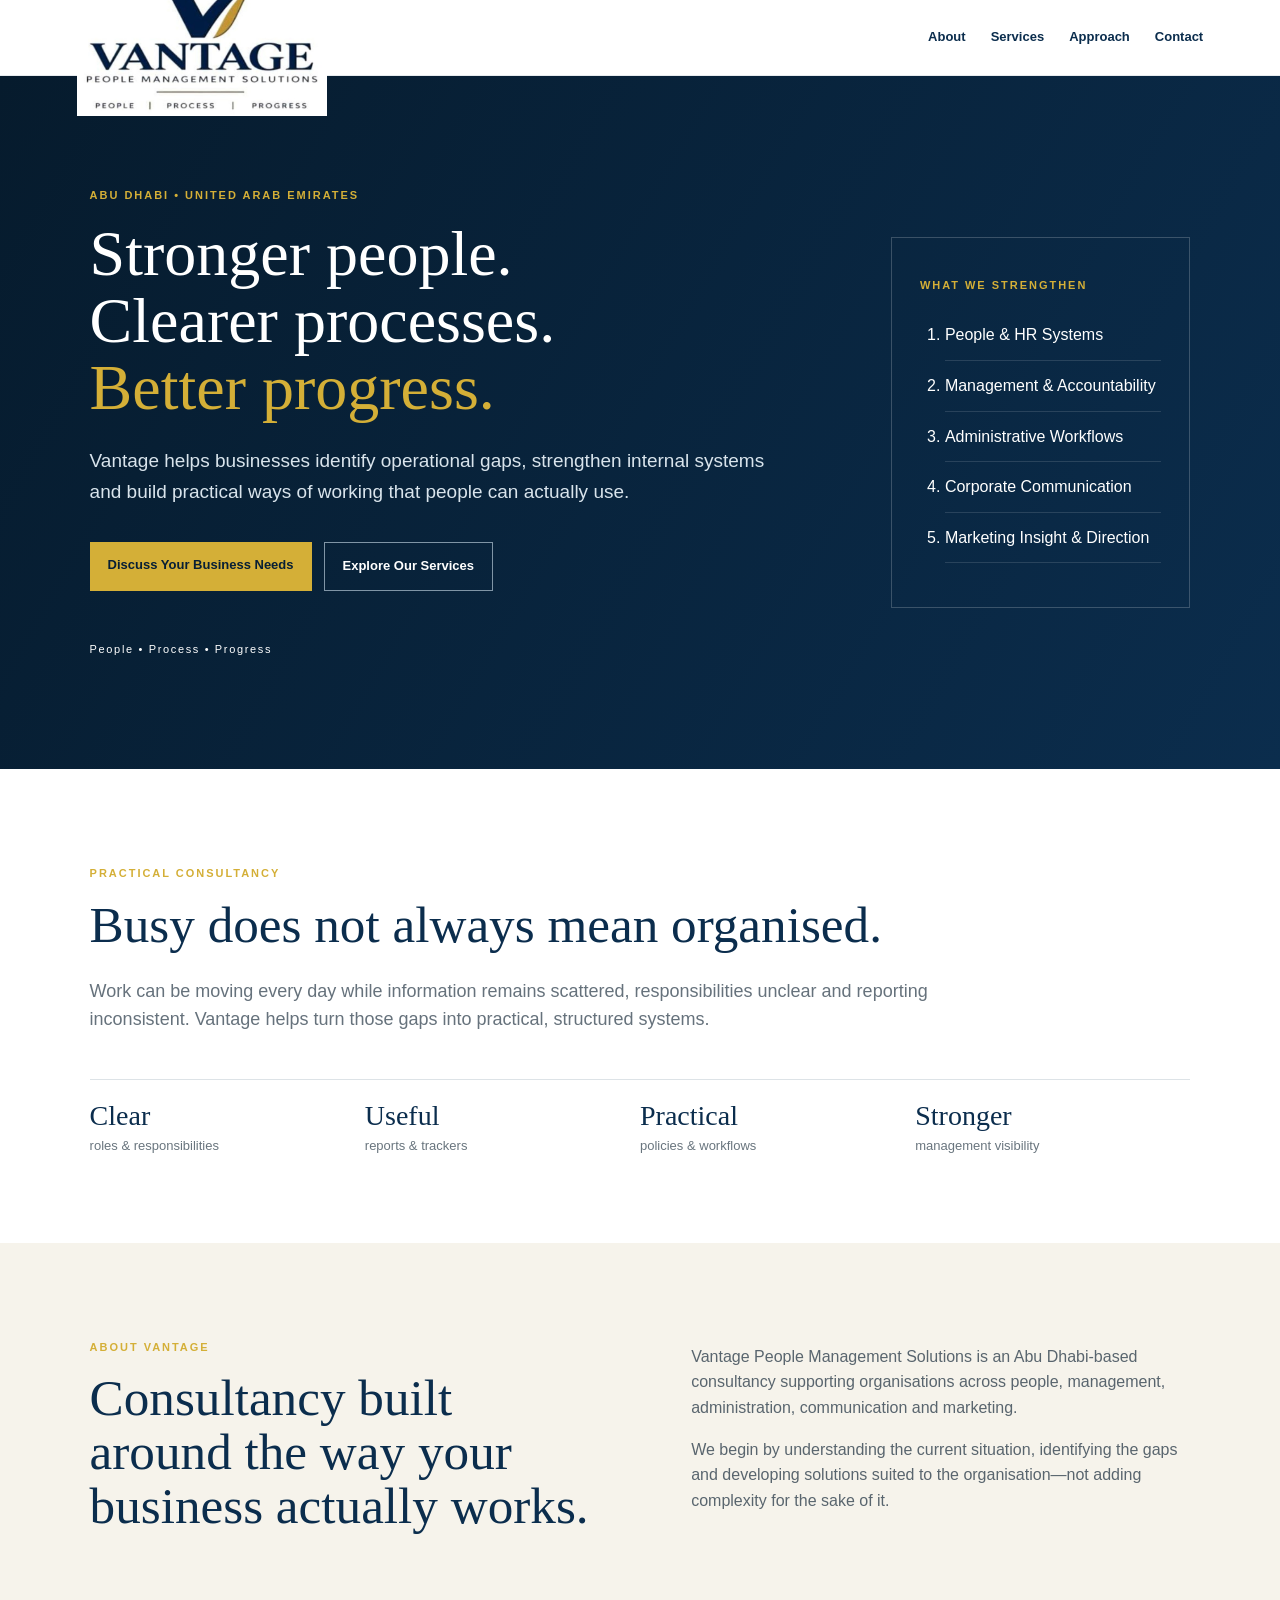
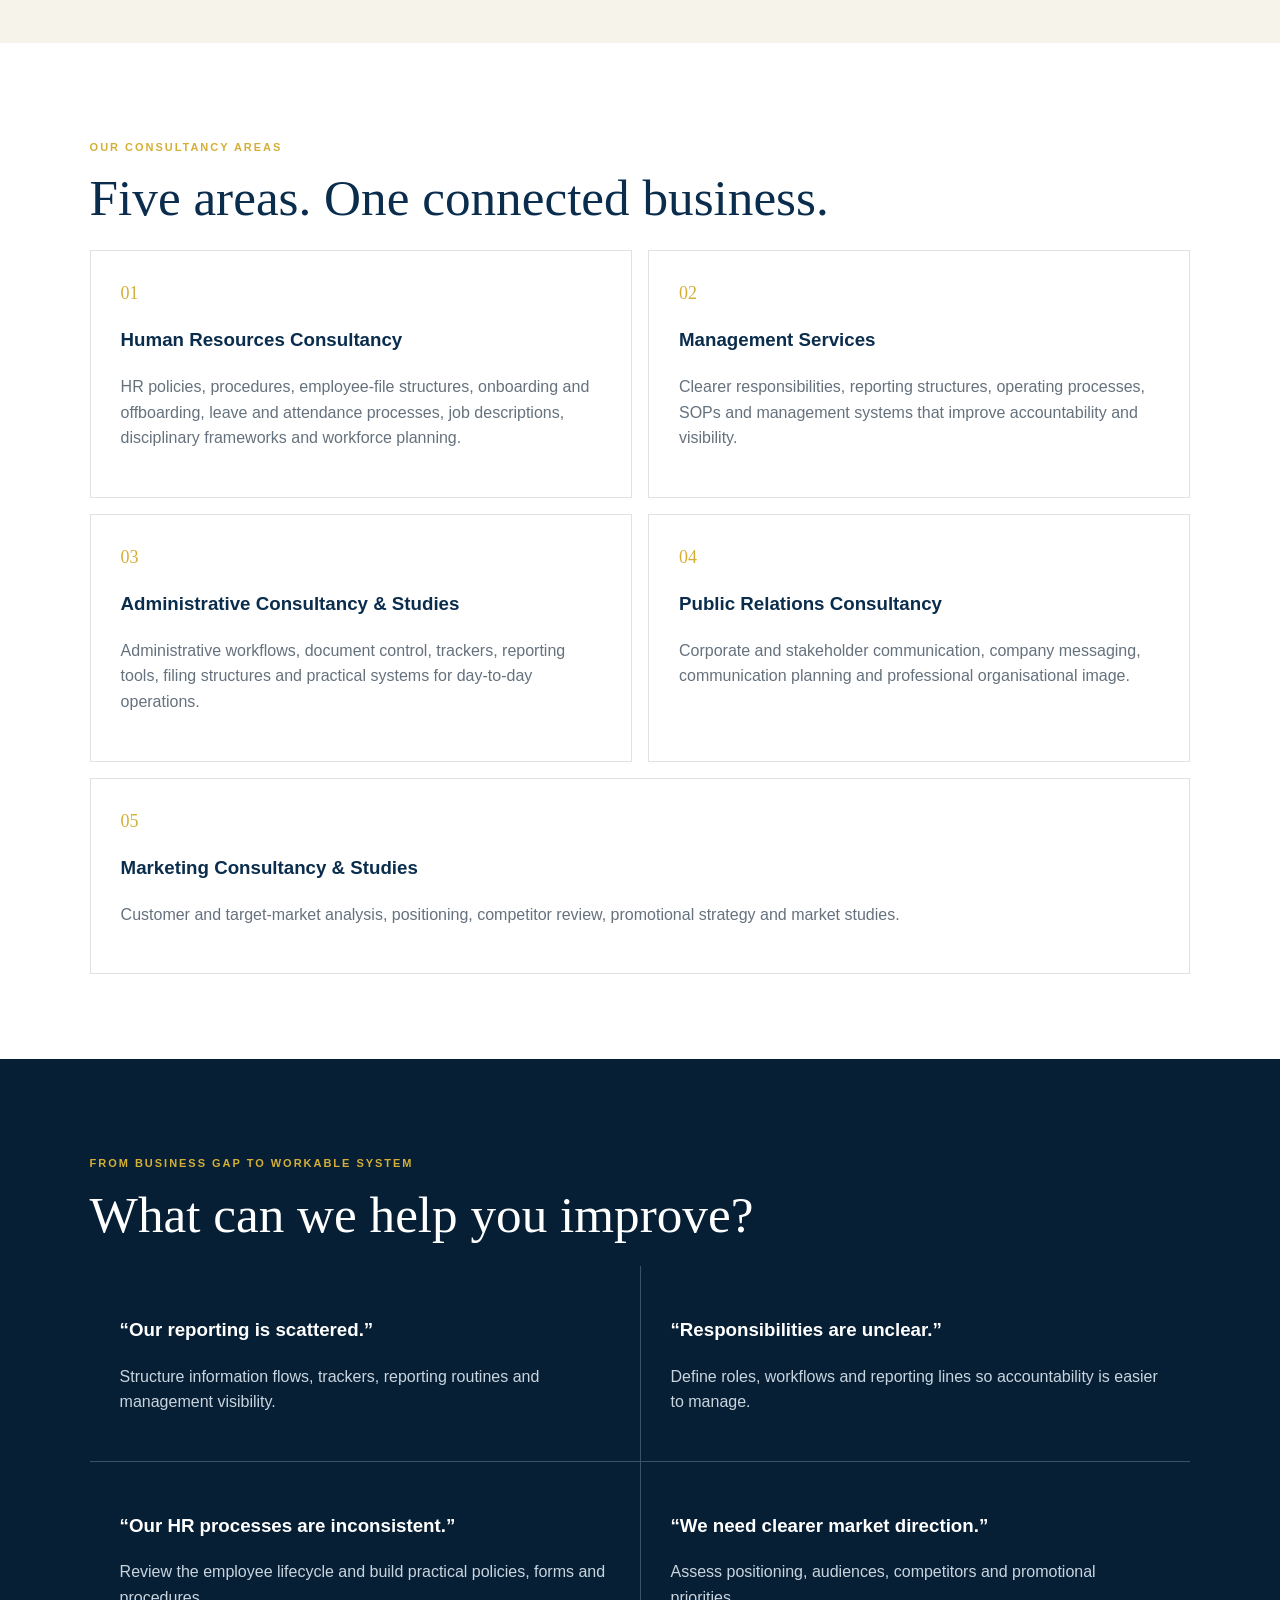
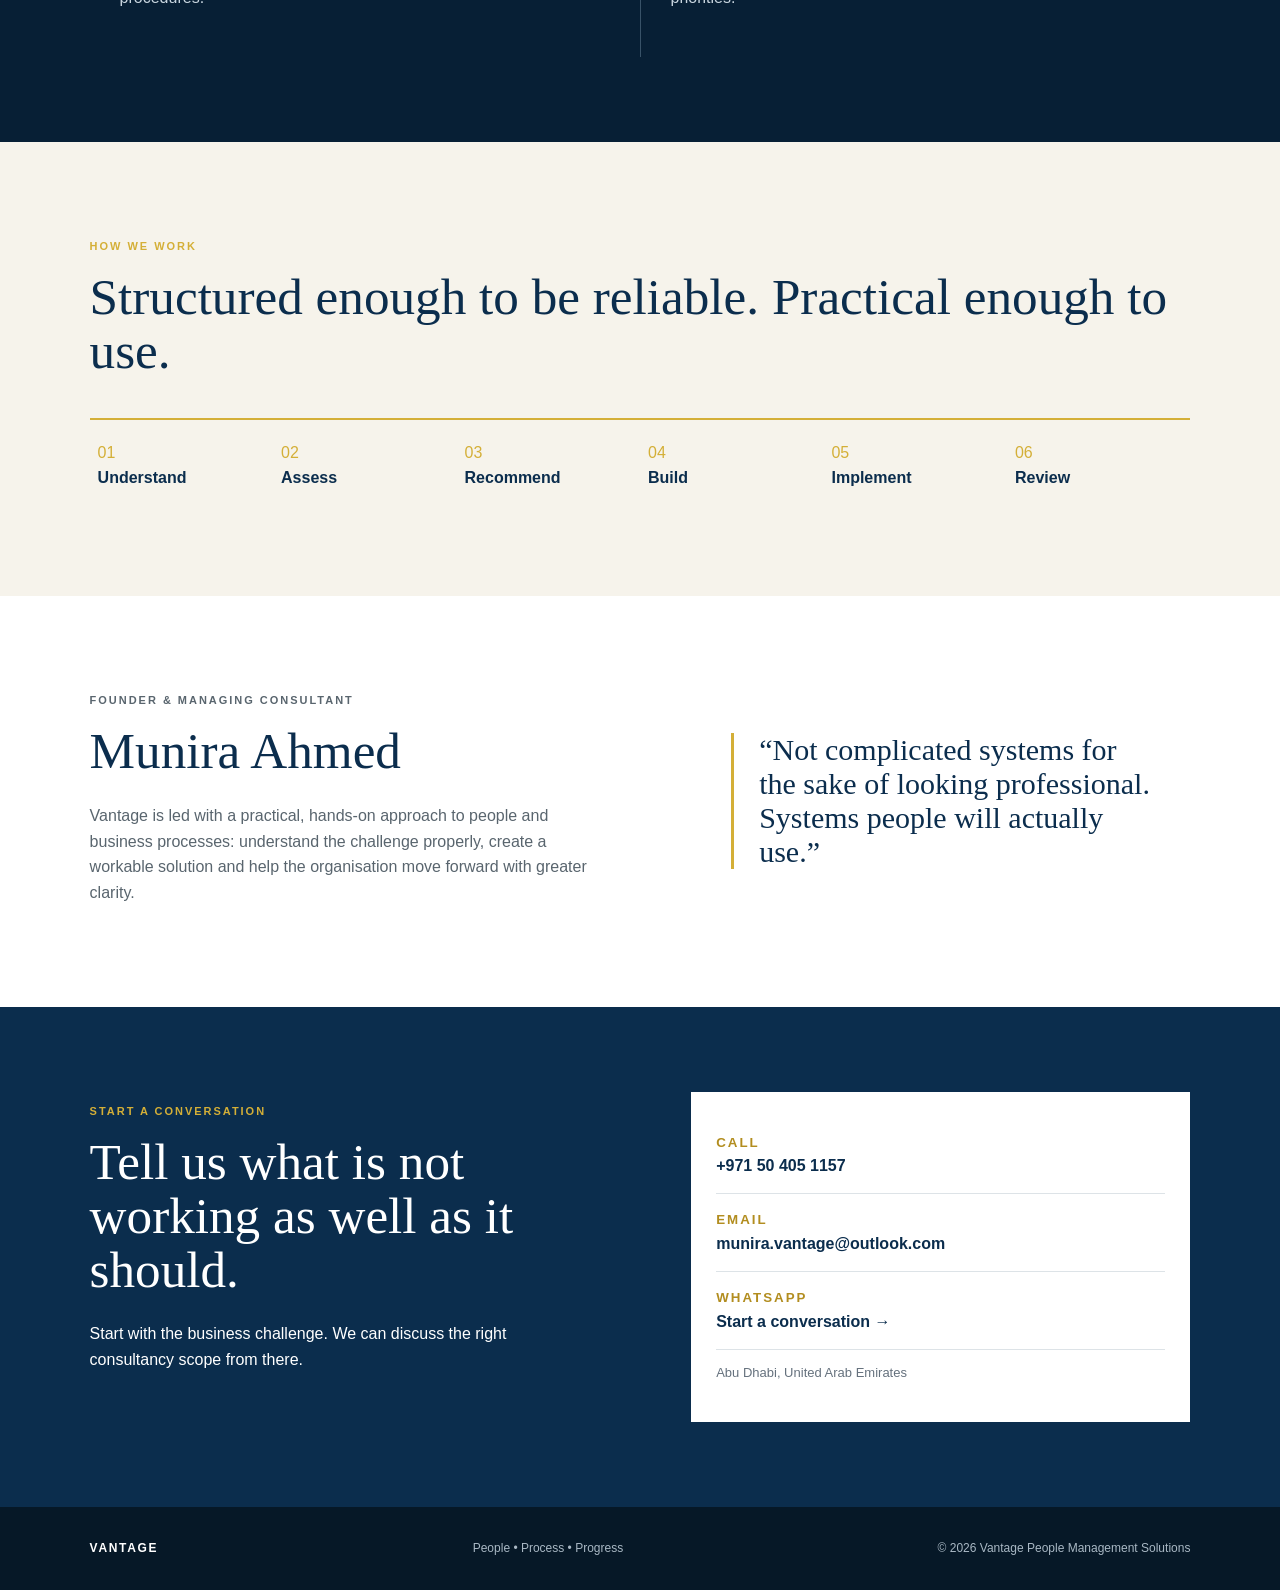
==== index.html @ 4bdbc26d "Add files via upload" ====
<!doctype html><html lang="en"><head><meta charset="utf-8"><meta name="viewport" content="width=device-width,initial-scale=1"><title>Vantage People Management Solutions | Abu Dhabi</title><meta name="description" content="Practical consultancy across human resources, management, administrative systems, public relations and marketing in Abu Dhabi, UAE."><link rel="stylesheet" href="styles.css"></head><body>
<header><a class="brand" href="#home" aria-label="Vantage People Management Solutions home"><img class="brand-logo" src="logo.png" alt="Vantage People Management Solutions — People Process Progress"></a><button id="menu">☰</button><nav><a href="#about">About</a><a href="#services">Services</a><a href="#approach">Approach</a><a href="#contact">Contact</a></nav></header>
<main>
<section id="home" class="hero"><div><p class="eyebrow">ABU DHABI • UNITED ARAB EMIRATES</p><h1>Stronger people.<br>Clearer processes.<br><em>Better progress.</em></h1><p class="lead">Vantage helps businesses identify operational gaps, strengthen internal systems and build practical ways of working that people can actually use.</p><div class="buttons"><a class="primary" href="#contact">Discuss Your Business Needs</a><a class="secondary" href="#services">Explore Our Services</a></div><p class="motto">People • Process • Progress</p></div><aside><p class="eyebrow">WHAT WE STRENGTHEN</p><ol><li>People & HR Systems</li><li>Management & Accountability</li><li>Administrative Workflows</li><li>Corporate Communication</li><li>Marketing Insight & Direction</li></ol></aside></section>
<section class="intro"><p class="eyebrow">PRACTICAL CONSULTANCY</p><h2>Busy does not always mean organised.</h2><p>Work can be moving every day while information remains scattered, responsibilities unclear and reporting inconsistent. Vantage helps turn those gaps into practical, structured systems.</p><div class="four"><div><b>Clear</b><span>roles & responsibilities</span></div><div><b>Useful</b><span>reports & trackers</span></div><div><b>Practical</b><span>policies & workflows</span></div><div><b>Stronger</b><span>management visibility</span></div></div></section>
<section id="about" class="about"><div><p class="eyebrow">ABOUT VANTAGE</p><h2>Consultancy built around the way your business actually works.</h2></div><div><p>Vantage People Management Solutions is an Abu Dhabi-based consultancy supporting organisations across people, management, administration, communication and marketing.</p><p>We begin by understanding the current situation, identifying the gaps and developing solutions suited to the organisation—not adding complexity for the sake of it.</p></div></section>
<section id="services" class="services"><p class="eyebrow">OUR CONSULTANCY AREAS</p><h2>Five areas. One connected business.</h2><div class="cards">
<article><i>01</i><h3>Human Resources Consultancy</h3><p>HR policies, procedures, employee-file structures, onboarding and offboarding, leave and attendance processes, job descriptions, disciplinary frameworks and workforce planning.</p></article>
<article><i>02</i><h3>Management Services</h3><p>Clearer responsibilities, reporting structures, operating processes, SOPs and management systems that improve accountability and visibility.</p></article>
<article><i>03</i><h3>Administrative Consultancy & Studies</h3><p>Administrative workflows, document control, trackers, reporting tools, filing structures and practical systems for day-to-day operations.</p></article>
<article><i>04</i><h3>Public Relations Consultancy</h3><p>Corporate and stakeholder communication, company messaging, communication planning and professional organisational image.</p></article>
<article><i>05</i><h3>Marketing Consultancy & Studies</h3><p>Customer and target-market analysis, positioning, competitor review, promotional strategy and market studies.</p></article></div></section>
<section class="dark"><p class="eyebrow">FROM BUSINESS GAP TO WORKABLE SYSTEM</p><h2>What can we help you improve?</h2><div class="problems"><div><h3>“Our reporting is scattered.”</h3><p>Structure information flows, trackers, reporting routines and management visibility.</p></div><div><h3>“Responsibilities are unclear.”</h3><p>Define roles, workflows and reporting lines so accountability is easier to manage.</p></div><div><h3>“Our HR processes are inconsistent.”</h3><p>Review the employee lifecycle and build practical policies, forms and procedures.</p></div><div><h3>“We need clearer market direction.”</h3><p>Assess positioning, audiences, competitors and promotional priorities.</p></div></div></section>
<section id="approach" class="approach"><p class="eyebrow">HOW WE WORK</p><h2>Structured enough to be reliable. Practical enough to use.</h2><div class="steps"><span>01<br><b>Understand</b></span><span>02<br><b>Assess</b></span><span>03<br><b>Recommend</b></span><span>04<br><b>Build</b></span><span>05<br><b>Implement</b></span><span>06<br><b>Review</b></span></div></section>
<section class="founder"><div><p class="eyebrow">FOUNDER & MANAGING CONSULTANT</p><h2>Munira Ahmed</h2><p>Vantage is led with a practical, hands-on approach to people and business processes: understand the challenge properly, create a workable solution and help the organisation move forward with greater clarity.</p></div><blockquote>“Not complicated systems for the sake of looking professional. Systems people will actually use.”</blockquote></section>
<section id="contact" class="contact"><div><p class="eyebrow">START A CONVERSATION</p><h2>Tell us what is not working as well as it should.</h2><p>Start with the business challenge. We can discuss the right consultancy scope from there.</p></div><div class="contactbox"><a href="tel:+971504051157"><small>CALL</small><b>+971 50 405 1157</b></a><a href="mailto:munira.vantage@outlook.com"><small>EMAIL</small><b>munira.vantage@outlook.com</b></a><a href="https://wa.me/971504051157?text=Hello%20Vantage%2C%20I%20would%20like%20to%20discuss%20a%20business%20consultancy%20requirement."><small>WHATSAPP</small><b>Start a conversation →</b></a><p>Abu Dhabi, United Arab Emirates</p></div></section>
</main><footer><b>VANTAGE</b><span>People • Process • Progress</span><span>© 2026 Vantage People Management Solutions</span></footer><script src="script.js"></script></body></html>
---- styles.css ----
*{box-sizing:border-box}html{scroll-behavior:smooth}body{margin:0;font:16px Arial,sans-serif;color:#17212b;line-height:1.6}header{height:76px;padding:0 6vw;display:flex;align-items:center;justify-content:space-between;position:sticky;top:0;background:#fffffff5;z-index:5;border-bottom:1px solid #e7ebee}.brand{display:flex;align-items:center;gap:11px;text-decoration:none;color:#0B2D4D}.mark{width:38px;height:38px;border:2px solid #0B2D4D;border-radius:50%;display:grid;place-items:center;color:#D4AF37;font:700 22px Georgia}.brand b{display:block;letter-spacing:.14em}.brand small{display:block;font-size:9px;letter-spacing:.08em}nav{display:flex;gap:25px}nav a{color:#0B2D4D;text-decoration:none;font-weight:bold;font-size:13px}#menu{display:none;border:0;background:none;font-size:24px}.hero{min-height:680px;background:linear-gradient(120deg,#061b2d,#0B2D4D);color:white;padding:100px 7vw;display:grid;grid-template-columns:1.4fr .6fr;gap:8vw;align-items:center}.eyebrow{font-size:11px;font-weight:bold;letter-spacing:.18em;color:#D4AF37}.hero h1,h2{font:400 clamp(36px,5vw,70px)/1.05 Georgia,serif;margin:15px 0 25px}.hero h1 em{color:#D4AF37;font-style:normal}.lead{max-width:720px;color:#d9e4ec;font-size:19px}.buttons{display:flex;gap:12px;margin:35px 0}.buttons a{padding:13px 18px;text-decoration:none;font-weight:bold;font-size:13px}.primary{background:#D4AF37;color:#071f35}.secondary{border:1px solid #8095a6;color:white}.motto{margin-top:50px;letter-spacing:.15em;font-size:11px}aside{border:1px solid #ffffff33;padding:28px}aside ol{padding-left:25px}aside li{padding:12px 0;border-bottom:1px solid #ffffff20}.intro,.services,.dark,.approach,.founder,.contact,.about{padding:85px 7vw}h2{color:#0B2D4D;font-size:clamp(34px,4vw,54px)}.intro>p:not(.eyebrow){max-width:850px;color:#66727c;font-size:18px}.four{display:grid;grid-template-columns:repeat(4,1fr);margin-top:45px;border-top:1px solid #dde3e7}.four div{padding-top:20px}.four b{display:block;color:#0B2D4D;font:28px Georgia}.four span{color:#69757e;font-size:13px}.about{background:#f6f3eb;display:grid;grid-template-columns:1fr 1fr;gap:8vw}.about p:not(.eyebrow),.founder p{color:#59656e}.cards{display:grid;grid-template-columns:1fr 1fr;gap:16px}.cards article{border:1px solid #dde3e7;padding:30px}.cards article:last-child{grid-column:1/-1}.cards i{color:#D4AF37;font:18px Georgia}.cards h3{color:#0B2D4D}.cards p{color:#65717d}.dark{background:#071f35;color:white}.dark h2{color:white}.problems{display:grid;grid-template-columns:1fr 1fr;gap:1px;background:#385268}.problems div{background:#071f35;padding:30px}.problems p{color:#c8d5df}.steps{display:grid;grid-template-columns:repeat(6,1fr);margin-top:40px}.steps span{border-top:2px solid #D4AF37;padding:20px 8px;color:#D4AF37}.steps b{color:#0B2D4D}.approach{background:#f6f3eb}.founder{display:grid;grid-template-columns:1fr 1fr;gap:8vw;align-items:center}.founder blockquote{font:30px Georgia;color:#0B2D4D;border-left:3px solid #D4AF37;padding-left:25px}.contact{background:#0B2D4D;color:white;display:grid;grid-template-columns:1fr 1fr;gap:8vw}.contact h2{color:white}.contactbox{background:white;padding:25px}.contactbox a{display:block;padding:15px 0;border-bottom:1px solid #dde3e7;text-decoration:none;color:#0B2D4D}.contactbox small{display:block;color:#b28d1f;letter-spacing:.15em;font-weight:bold}.contactbox p{color:#65717d;font-size:13px}footer{background:#061827;color:#a9b8c4;padding:32px 7vw;display:flex;justify-content:space-between;gap:20px;font-size:12px}footer b{color:white;letter-spacing:.14em}@media(max-width:800px){nav{display:none;position:absolute;top:76px;left:0;right:0;background:white;padding:22px 7vw;flex-direction:column}nav.open{display:flex}#menu{display:block}.hero,.about,.founder,.contact{grid-template-columns:1fr}.hero{padding-top:70px}.four,.cards,.problems{grid-template-columns:1fr}.cards article:last-child{grid-column:auto}.steps{grid-template-columns:repeat(2,1fr)}.buttons{flex-direction:column;align-items:flex-start}footer{flex-direction:column}}
/* Approved Vantage brand artwork */
.brand{display:flex;align-items:center;text-decoration:none;min-width:250px}
.brand-logo{display:block;width:250px;max-width:42vw;height:auto;object-fit:contain}
@media (max-width:700px){.brand{min-width:0}.brand-logo{width:185px;max-width:60vw}}
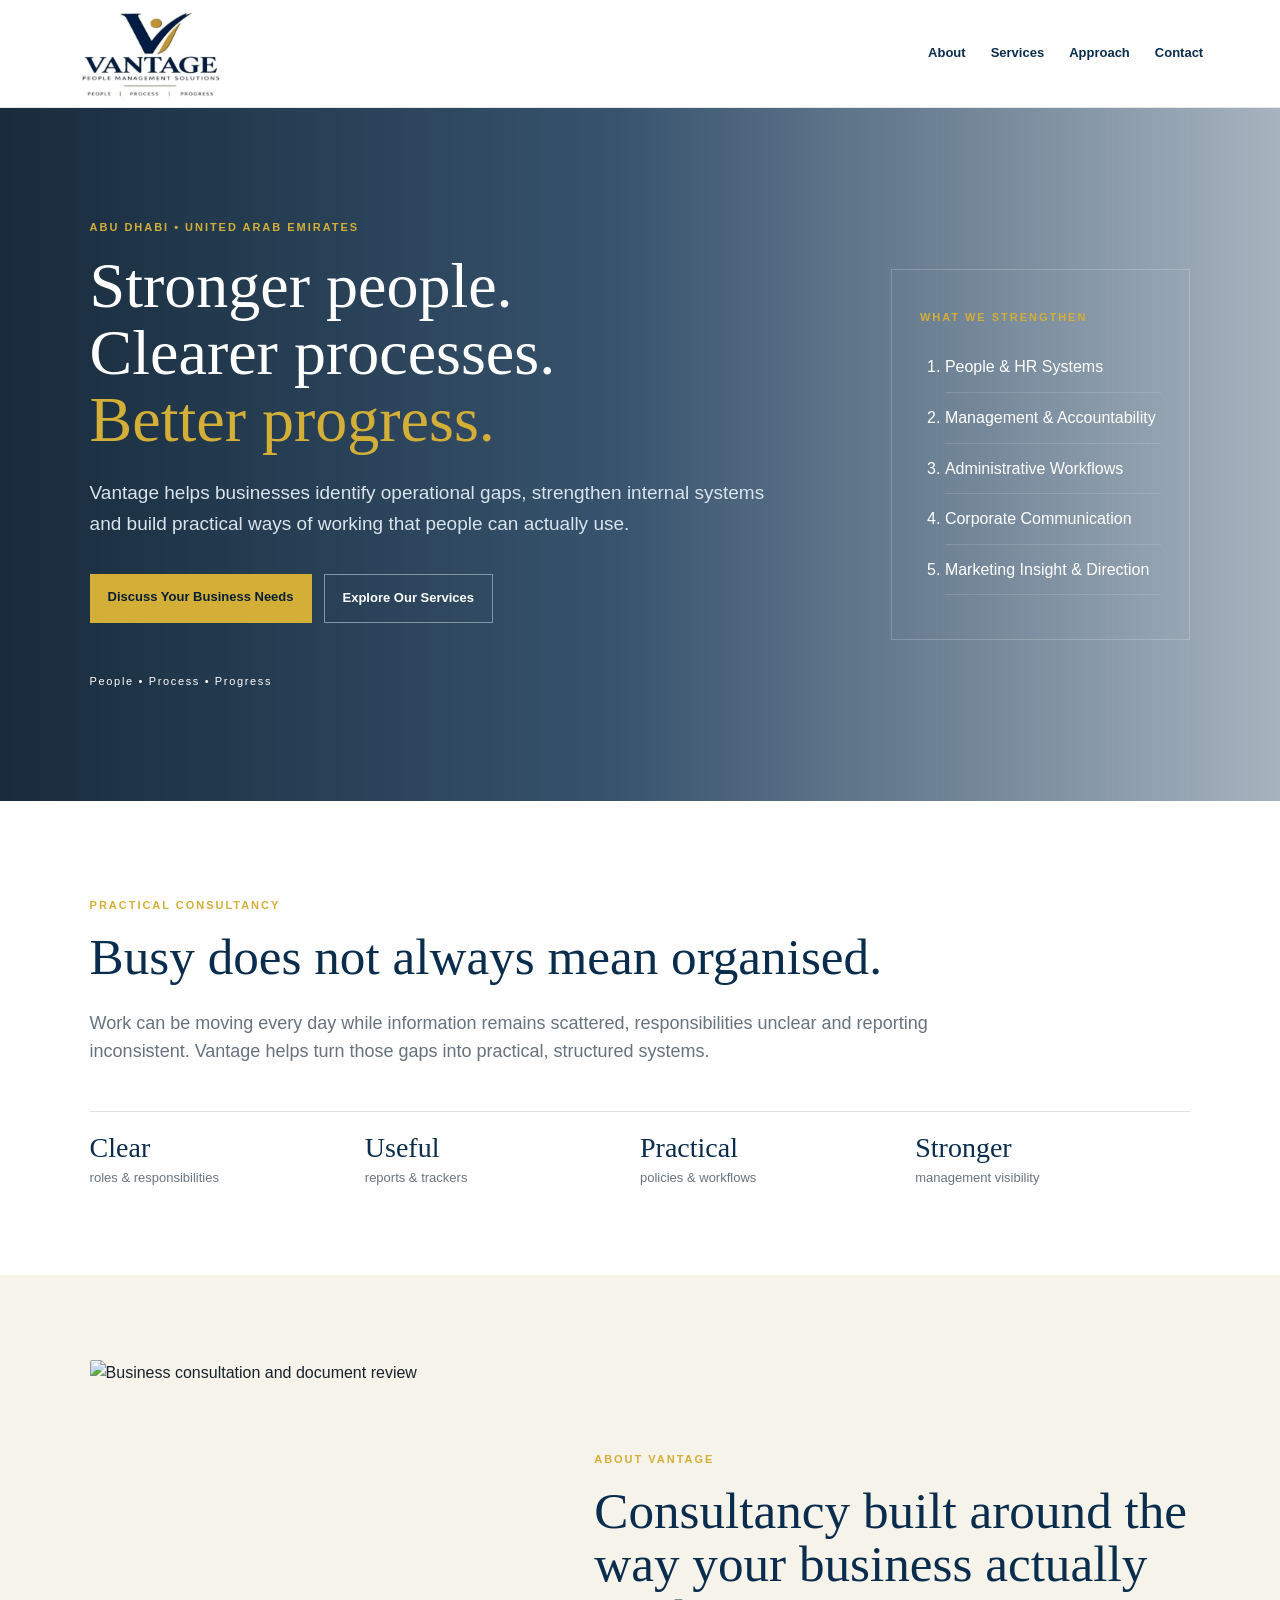
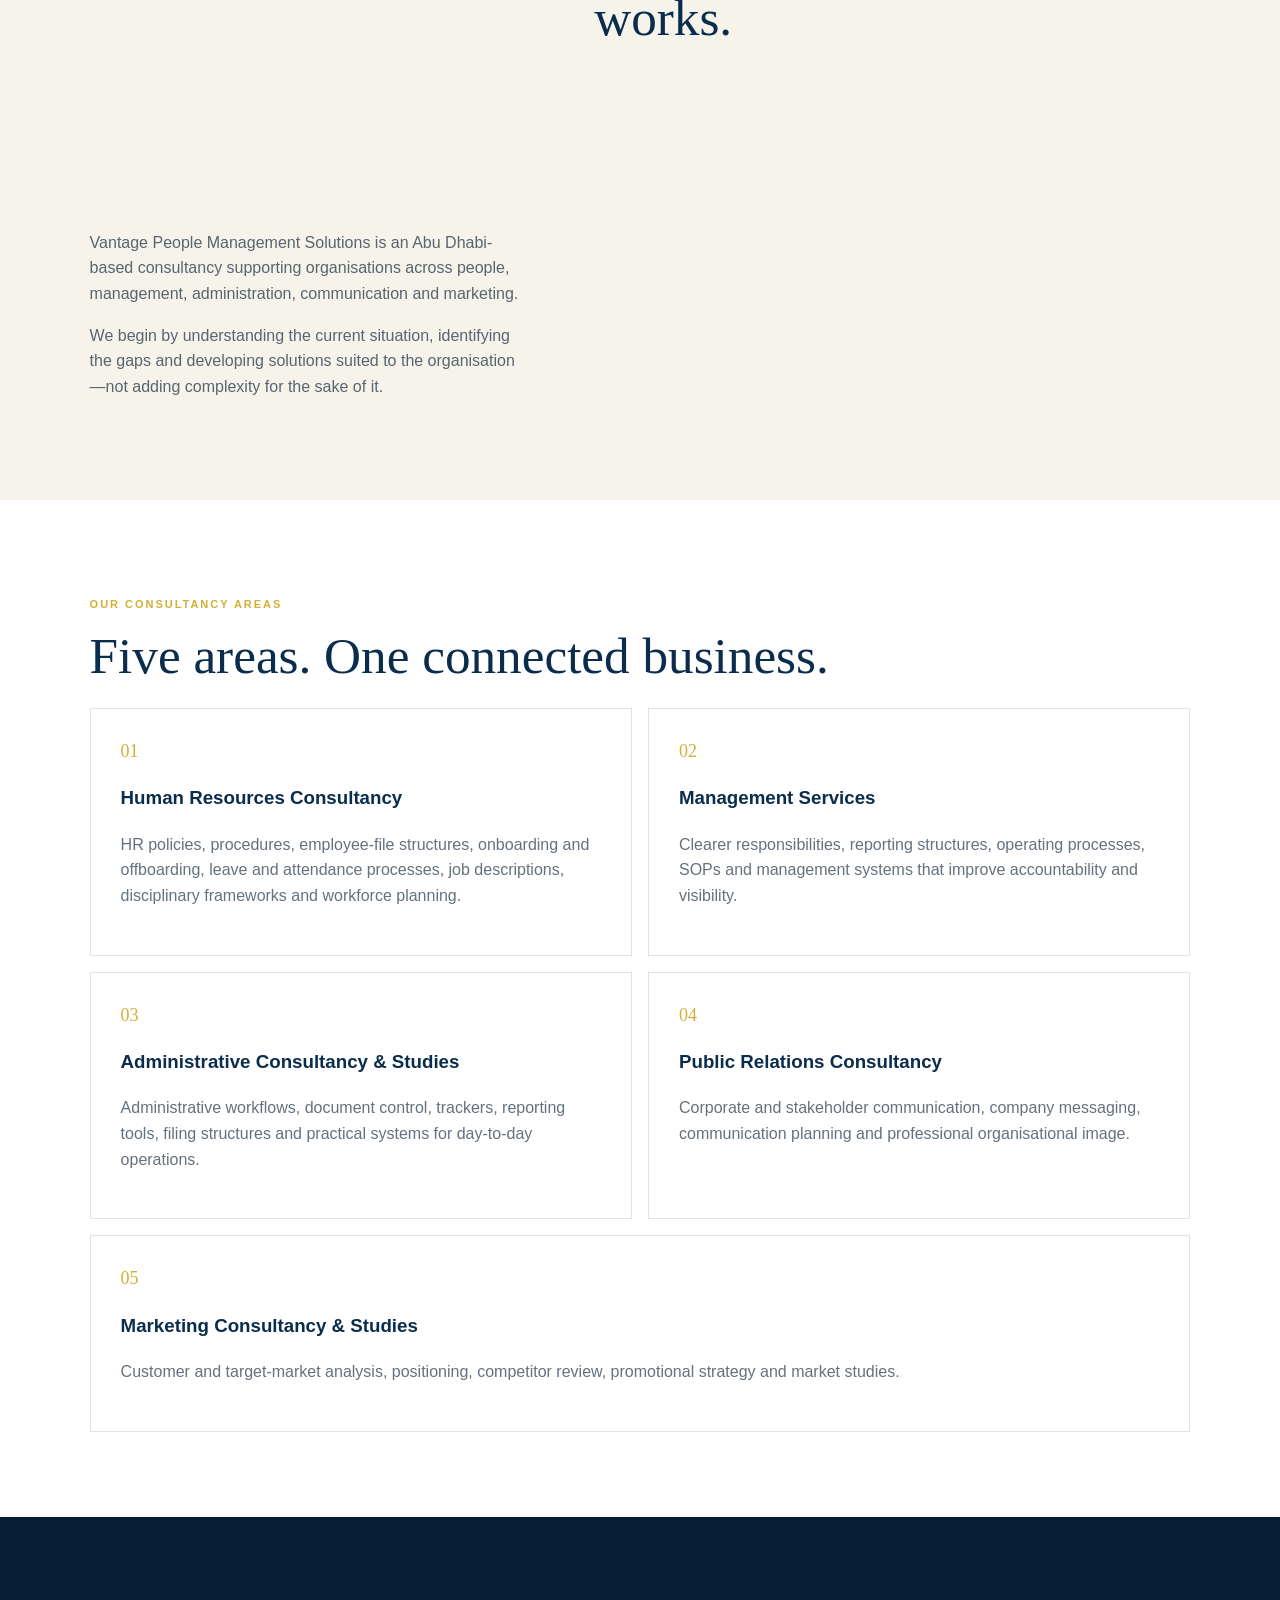
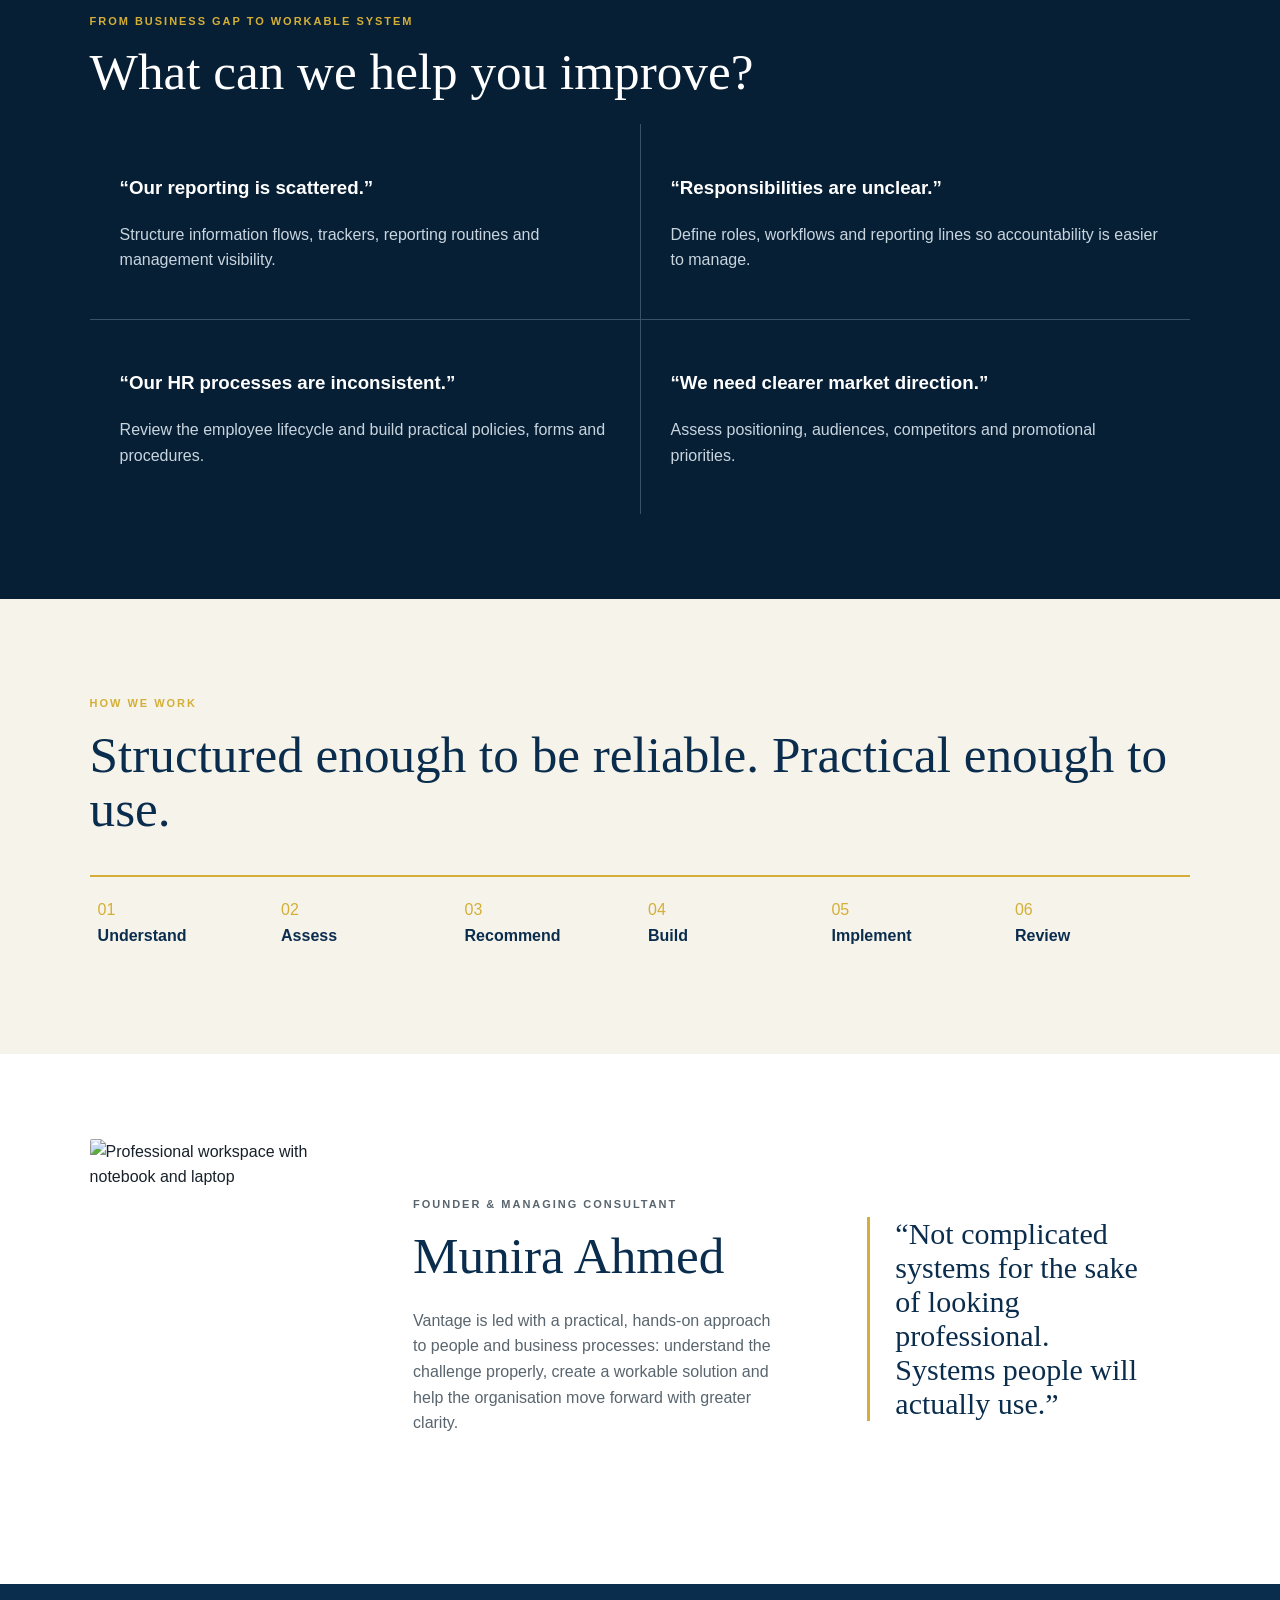
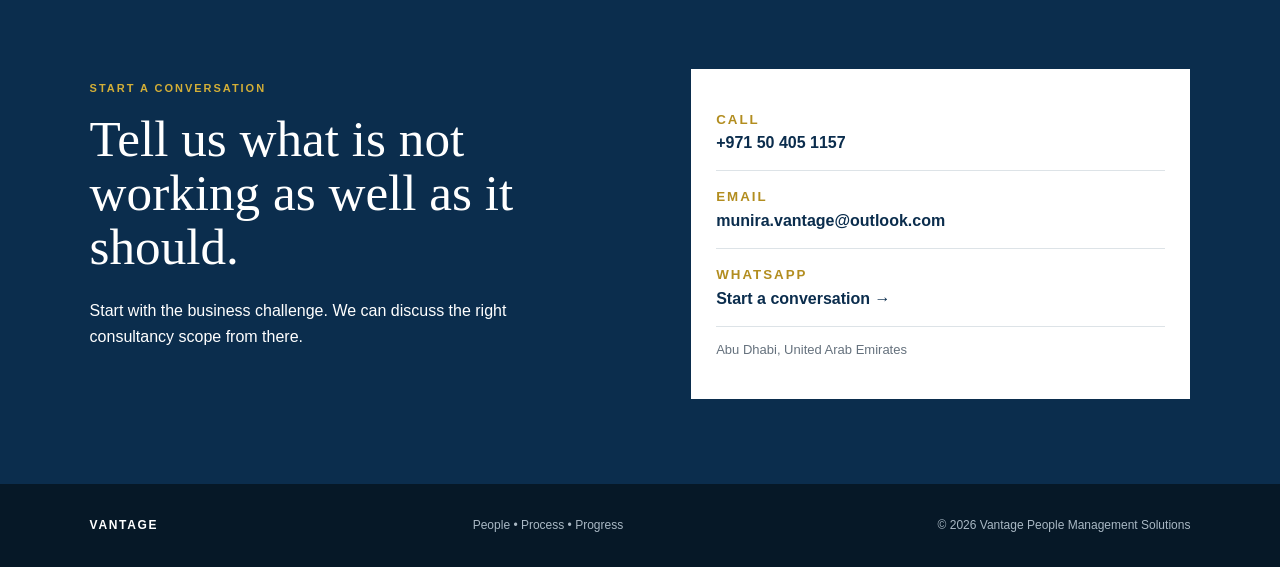
==== commit 0e59af82: "Add files via upload" ====
--- a/index.html
+++ b/index.html
@@ -3,7 +3,7 @@
 <main>
 <section id="home" class="hero"><div><p class="eyebrow">ABU DHABI • UNITED ARAB EMIRATES</p><h1>Stronger people.<br>Clearer processes.<br><em>Better progress.</em></h1><p class="lead">Vantage helps businesses identify operational gaps, strengthen internal systems and build practical ways of working that people can actually use.</p><div class="buttons"><a class="primary" href="#contact">Discuss Your Business Needs</a><a class="secondary" href="#services">Explore Our Services</a></div><p class="motto">People • Process • Progress</p></div><aside><p class="eyebrow">WHAT WE STRENGTHEN</p><ol><li>People & HR Systems</li><li>Management & Accountability</li><li>Administrative Workflows</li><li>Corporate Communication</li><li>Marketing Insight & Direction</li></ol></aside></section>
 <section class="intro"><p class="eyebrow">PRACTICAL CONSULTANCY</p><h2>Busy does not always mean organised.</h2><p>Work can be moving every day while information remains scattered, responsibilities unclear and reporting inconsistent. Vantage helps turn those gaps into practical, structured systems.</p><div class="four"><div><b>Clear</b><span>roles & responsibilities</span></div><div><b>Useful</b><span>reports & trackers</span></div><div><b>Practical</b><span>policies & workflows</span></div><div><b>Stronger</b><span>management visibility</span></div></div></section>
-<section id="about" class="about"><div><p class="eyebrow">ABOUT VANTAGE</p><h2>Consultancy built around the way your business actually works.</h2></div><div><p>Vantage People Management Solutions is an Abu Dhabi-based consultancy supporting organisations across people, management, administration, communication and marketing.</p><p>We begin by understanding the current situation, identifying the gaps and developing solutions suited to the organisation—not adding complexity for the sake of it.</p></div></section>
+<section id="about" class="about"><div class="about-image"><img src="images/business-consultation.jpg" alt="Business consultation and document review"></div><div class="about-copy"><p class="eyebrow">ABOUT VANTAGE</p><h2>Consultancy built around the way your business actually works.</h2></div><div class="about-copy"><p>Vantage People Management Solutions is an Abu Dhabi-based consultancy supporting organisations across people, management, administration, communication and marketing.</p><p>We begin by understanding the current situation, identifying the gaps and developing solutions suited to the organisation—not adding complexity for the sake of it.</p></div></section>
 <section id="services" class="services"><p class="eyebrow">OUR CONSULTANCY AREAS</p><h2>Five areas. One connected business.</h2><div class="cards">
 <article><i>01</i><h3>Human Resources Consultancy</h3><p>HR policies, procedures, employee-file structures, onboarding and offboarding, leave and attendance processes, job descriptions, disciplinary frameworks and workforce planning.</p></article>
 <article><i>02</i><h3>Management Services</h3><p>Clearer responsibilities, reporting structures, operating processes, SOPs and management systems that improve accountability and visibility.</p></article>
@@ -12,6 +12,6 @@
 <article><i>05</i><h3>Marketing Consultancy & Studies</h3><p>Customer and target-market analysis, positioning, competitor review, promotional strategy and market studies.</p></article></div></section>
 <section class="dark"><p class="eyebrow">FROM BUSINESS GAP TO WORKABLE SYSTEM</p><h2>What can we help you improve?</h2><div class="problems"><div><h3>“Our reporting is scattered.”</h3><p>Structure information flows, trackers, reporting routines and management visibility.</p></div><div><h3>“Responsibilities are unclear.”</h3><p>Define roles, workflows and reporting lines so accountability is easier to manage.</p></div><div><h3>“Our HR processes are inconsistent.”</h3><p>Review the employee lifecycle and build practical policies, forms and procedures.</p></div><div><h3>“We need clearer market direction.”</h3><p>Assess positioning, audiences, competitors and promotional priorities.</p></div></div></section>
 <section id="approach" class="approach"><p class="eyebrow">HOW WE WORK</p><h2>Structured enough to be reliable. Practical enough to use.</h2><div class="steps"><span>01<br><b>Understand</b></span><span>02<br><b>Assess</b></span><span>03<br><b>Recommend</b></span><span>04<br><b>Build</b></span><span>05<br><b>Implement</b></span><span>06<br><b>Review</b></span></div></section>
-<section class="founder"><div><p class="eyebrow">FOUNDER & MANAGING CONSULTANT</p><h2>Munira Ahmed</h2><p>Vantage is led with a practical, hands-on approach to people and business processes: understand the challenge properly, create a workable solution and help the organisation move forward with greater clarity.</p></div><blockquote>“Not complicated systems for the sake of looking professional. Systems people will actually use.”</blockquote></section>
+<section class="founder"><div class="founder-image"><img src="images/workspace.jpg" alt="Professional workspace with notebook and laptop"></div><div><p class="eyebrow">FOUNDER & MANAGING CONSULTANT</p><h2>Munira Ahmed</h2><p>Vantage is led with a practical, hands-on approach to people and business processes: understand the challenge properly, create a workable solution and help the organisation move forward with greater clarity.</p></div><blockquote>“Not complicated systems for the sake of looking professional. Systems people will actually use.”</blockquote></section>
 <section id="contact" class="contact"><div><p class="eyebrow">START A CONVERSATION</p><h2>Tell us what is not working as well as it should.</h2><p>Start with the business challenge. We can discuss the right consultancy scope from there.</p></div><div class="contactbox"><a href="tel:+971504051157"><small>CALL</small><b>+971 50 405 1157</b></a><a href="mailto:munira.vantage@outlook.com"><small>EMAIL</small><b>munira.vantage@outlook.com</b></a><a href="https://wa.me/971504051157?text=Hello%20Vantage%2C%20I%20would%20like%20to%20discuss%20a%20business%20consultancy%20requirement."><small>WHATSAPP</small><b>Start a conversation →</b></a><p>Abu Dhabi, United Arab Emirates</p></div></section>
 </main><footer><b>VANTAGE</b><span>People • Process • Progress</span><span>© 2026 Vantage People Management Solutions</span></footer><script src="script.js"></script></body></html>
--- a/styles.css
+++ b/styles.css
@@ -1,5 +1,58 @@
 *{box-sizing:border-box}html{scroll-behavior:smooth}body{margin:0;font:16px Arial,sans-serif;color:#17212b;line-height:1.6}header{height:76px;padding:0 6vw;display:flex;align-items:center;justify-content:space-between;position:sticky;top:0;background:#fffffff5;z-index:5;border-bottom:1px solid #e7ebee}.brand{display:flex;align-items:center;gap:11px;text-decoration:none;color:#0B2D4D}.mark{width:38px;height:38px;border:2px solid #0B2D4D;border-radius:50%;display:grid;place-items:center;color:#D4AF37;font:700 22px Georgia}.brand b{display:block;letter-spacing:.14em}.brand small{display:block;font-size:9px;letter-spacing:.08em}nav{display:flex;gap:25px}nav a{color:#0B2D4D;text-decoration:none;font-weight:bold;font-size:13px}#menu{display:none;border:0;background:none;font-size:24px}.hero{min-height:680px;background:linear-gradient(120deg,#061b2d,#0B2D4D);color:white;padding:100px 7vw;display:grid;grid-template-columns:1.4fr .6fr;gap:8vw;align-items:center}.eyebrow{font-size:11px;font-weight:bold;letter-spacing:.18em;color:#D4AF37}.hero h1,h2{font:400 clamp(36px,5vw,70px)/1.05 Georgia,serif;margin:15px 0 25px}.hero h1 em{color:#D4AF37;font-style:normal}.lead{max-width:720px;color:#d9e4ec;font-size:19px}.buttons{display:flex;gap:12px;margin:35px 0}.buttons a{padding:13px 18px;text-decoration:none;font-weight:bold;font-size:13px}.primary{background:#D4AF37;color:#071f35}.secondary{border:1px solid #8095a6;color:white}.motto{margin-top:50px;letter-spacing:.15em;font-size:11px}aside{border:1px solid #ffffff33;padding:28px}aside ol{padding-left:25px}aside li{padding:12px 0;border-bottom:1px solid #ffffff20}.intro,.services,.dark,.approach,.founder,.contact,.about{padding:85px 7vw}h2{color:#0B2D4D;font-size:clamp(34px,4vw,54px)}.intro>p:not(.eyebrow){max-width:850px;color:#66727c;font-size:18px}.four{display:grid;grid-template-columns:repeat(4,1fr);margin-top:45px;border-top:1px solid #dde3e7}.four div{padding-top:20px}.four b{display:block;color:#0B2D4D;font:28px Georgia}.four span{color:#69757e;font-size:13px}.about{background:#f6f3eb;display:grid;grid-template-columns:1fr 1fr;gap:8vw}.about p:not(.eyebrow),.founder p{color:#59656e}.cards{display:grid;grid-template-columns:1fr 1fr;gap:16px}.cards article{border:1px solid #dde3e7;padding:30px}.cards article:last-child{grid-column:1/-1}.cards i{color:#D4AF37;font:18px Georgia}.cards h3{color:#0B2D4D}.cards p{color:#65717d}.dark{background:#071f35;color:white}.dark h2{color:white}.problems{display:grid;grid-template-columns:1fr 1fr;gap:1px;background:#385268}.problems div{background:#071f35;padding:30px}.problems p{color:#c8d5df}.steps{display:grid;grid-template-columns:repeat(6,1fr);margin-top:40px}.steps span{border-top:2px solid #D4AF37;padding:20px 8px;color:#D4AF37}.steps b{color:#0B2D4D}.approach{background:#f6f3eb}.founder{display:grid;grid-template-columns:1fr 1fr;gap:8vw;align-items:center}.founder blockquote{font:30px Georgia;color:#0B2D4D;border-left:3px solid #D4AF37;padding-left:25px}.contact{background:#0B2D4D;color:white;display:grid;grid-template-columns:1fr 1fr;gap:8vw}.contact h2{color:white}.contactbox{background:white;padding:25px}.contactbox a{display:block;padding:15px 0;border-bottom:1px solid #dde3e7;text-decoration:none;color:#0B2D4D}.contactbox small{display:block;color:#b28d1f;letter-spacing:.15em;font-weight:bold}.contactbox p{color:#65717d;font-size:13px}footer{background:#061827;color:#a9b8c4;padding:32px 7vw;display:flex;justify-content:space-between;gap:20px;font-size:12px}footer b{color:white;letter-spacing:.14em}@media(max-width:800px){nav{display:none;position:absolute;top:76px;left:0;right:0;background:white;padding:22px 7vw;flex-direction:column}nav.open{display:flex}#menu{display:block}.hero,.about,.founder,.contact{grid-template-columns:1fr}.hero{padding-top:70px}.four,.cards,.problems{grid-template-columns:1fr}.cards article:last-child{grid-column:auto}.steps{grid-template-columns:repeat(2,1fr)}.buttons{flex-direction:column;align-items:flex-start}footer{flex-direction:column}}
-/* Approved Vantage brand artwork */
-.brand{display:flex;align-items:center;text-decoration:none;min-width:250px}
-.brand-logo{display:block;width:250px;max-width:42vw;height:auto;object-fit:contain}
-@media (max-width:700px){.brand{min-width:0}.brand-logo{width:185px;max-width:60vw}}
+
+/* Vantage V2 — approved logo fit. Artwork itself is unchanged. */
+header{
+  height:108px;
+  padding:0 6vw;
+  overflow:visible;
+}
+.brand{
+  display:flex;
+  align-items:center;
+  justify-content:flex-start;
+  width:176px;
+  min-width:176px;
+  height:100%;
+  overflow:hidden;
+  text-decoration:none;
+}
+.brand-logo{
+  display:block;
+  width:176px;
+  height:auto;
+  max-width:none;
+  object-fit:contain;
+}
+@media(max-width:800px){
+  header{height:92px;padding:0 5vw}
+  nav{top:92px}
+  .brand{width:145px;min-width:145px}
+  .brand-logo{width:145px}
+}
+@media(max-width:380px){
+  .brand{width:132px;min-width:132px}
+  .brand-logo{width:132px}
+}
+
+/* Final website photography */
+.hero{
+  position:relative;
+  background:
+    linear-gradient(90deg,rgba(6,27,45,.93) 0%,rgba(11,45,77,.82) 48%,rgba(11,45,77,.36) 100%),
+    url('images/abu-dhabi-skyline.jpg') center 58%/cover no-repeat;
+}
+.hero>div,.hero>aside{position:relative;z-index:1}
+.about{grid-template-columns:.85fr 1.15fr;gap:5vw;align-items:center}
+.about-image img,.founder-image img{display:block;width:100%;height:100%;object-fit:cover;border-radius:2px}
+.about-image{height:390px;overflow:hidden}
+.founder{grid-template-columns:.75fr 1fr 1fr;gap:4vw}
+.founder-image{height:360px;overflow:hidden}
+/* Keep the approved logo compact in the navigation. */
+.brand{width:148px;min-width:148px}
+.brand-logo{width:148px}
+@media(max-width:800px){
+  .about,.founder{grid-template-columns:1fr}
+  .about-image,.founder-image{height:280px}
+  .brand{width:122px;min-width:122px}
+  .brand-logo{width:122px}
+}
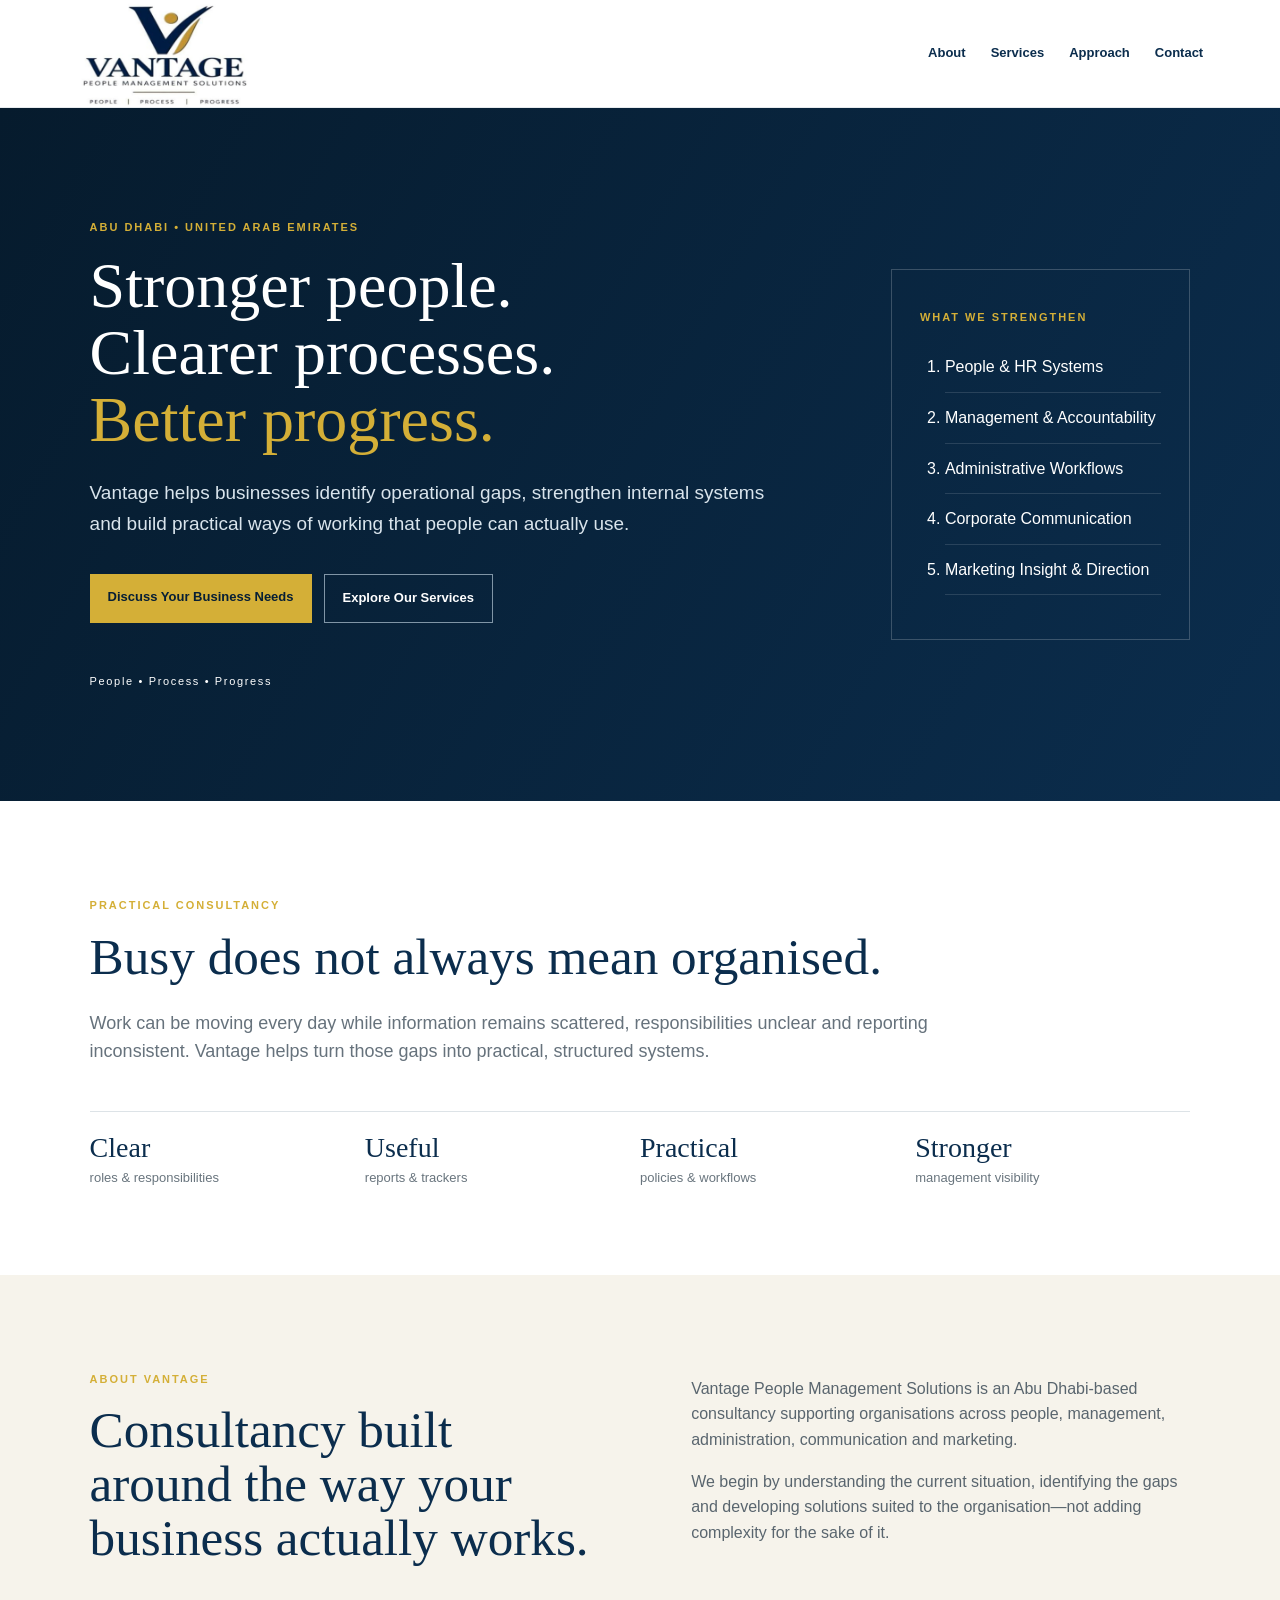
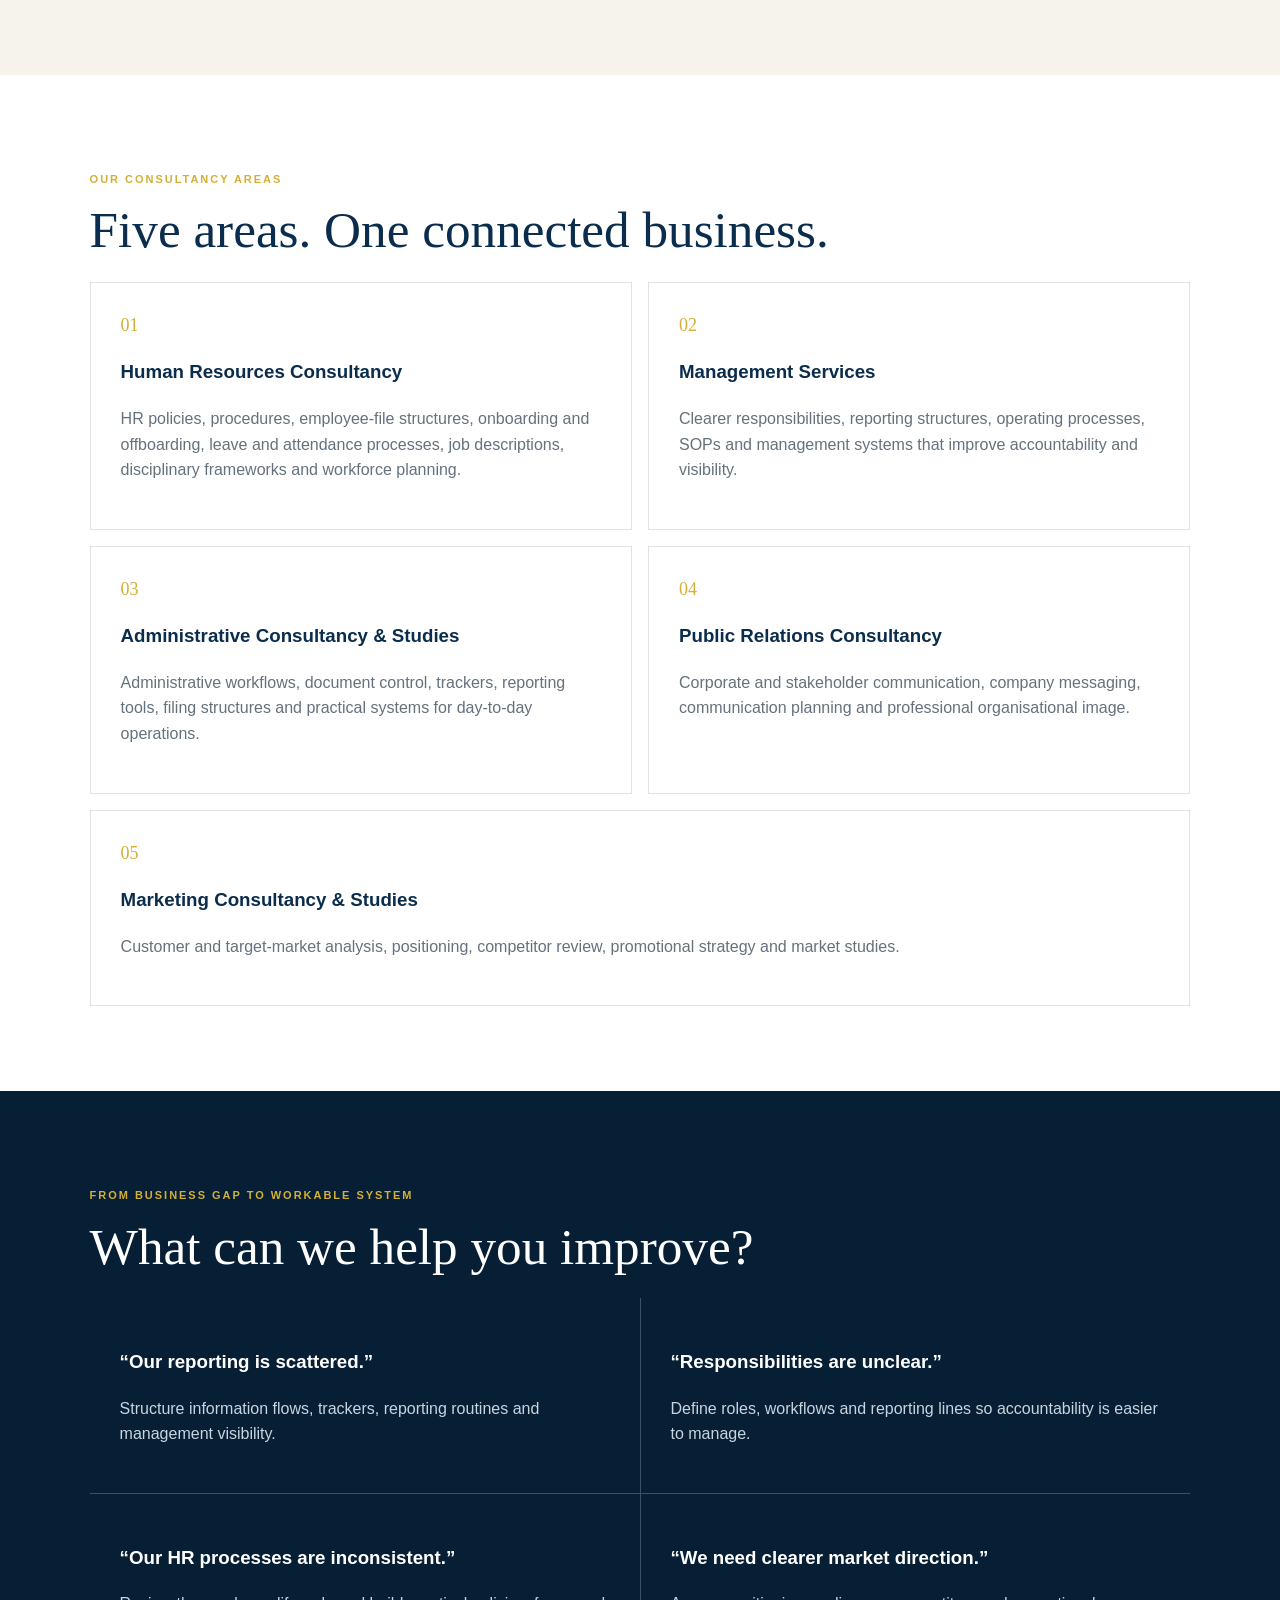
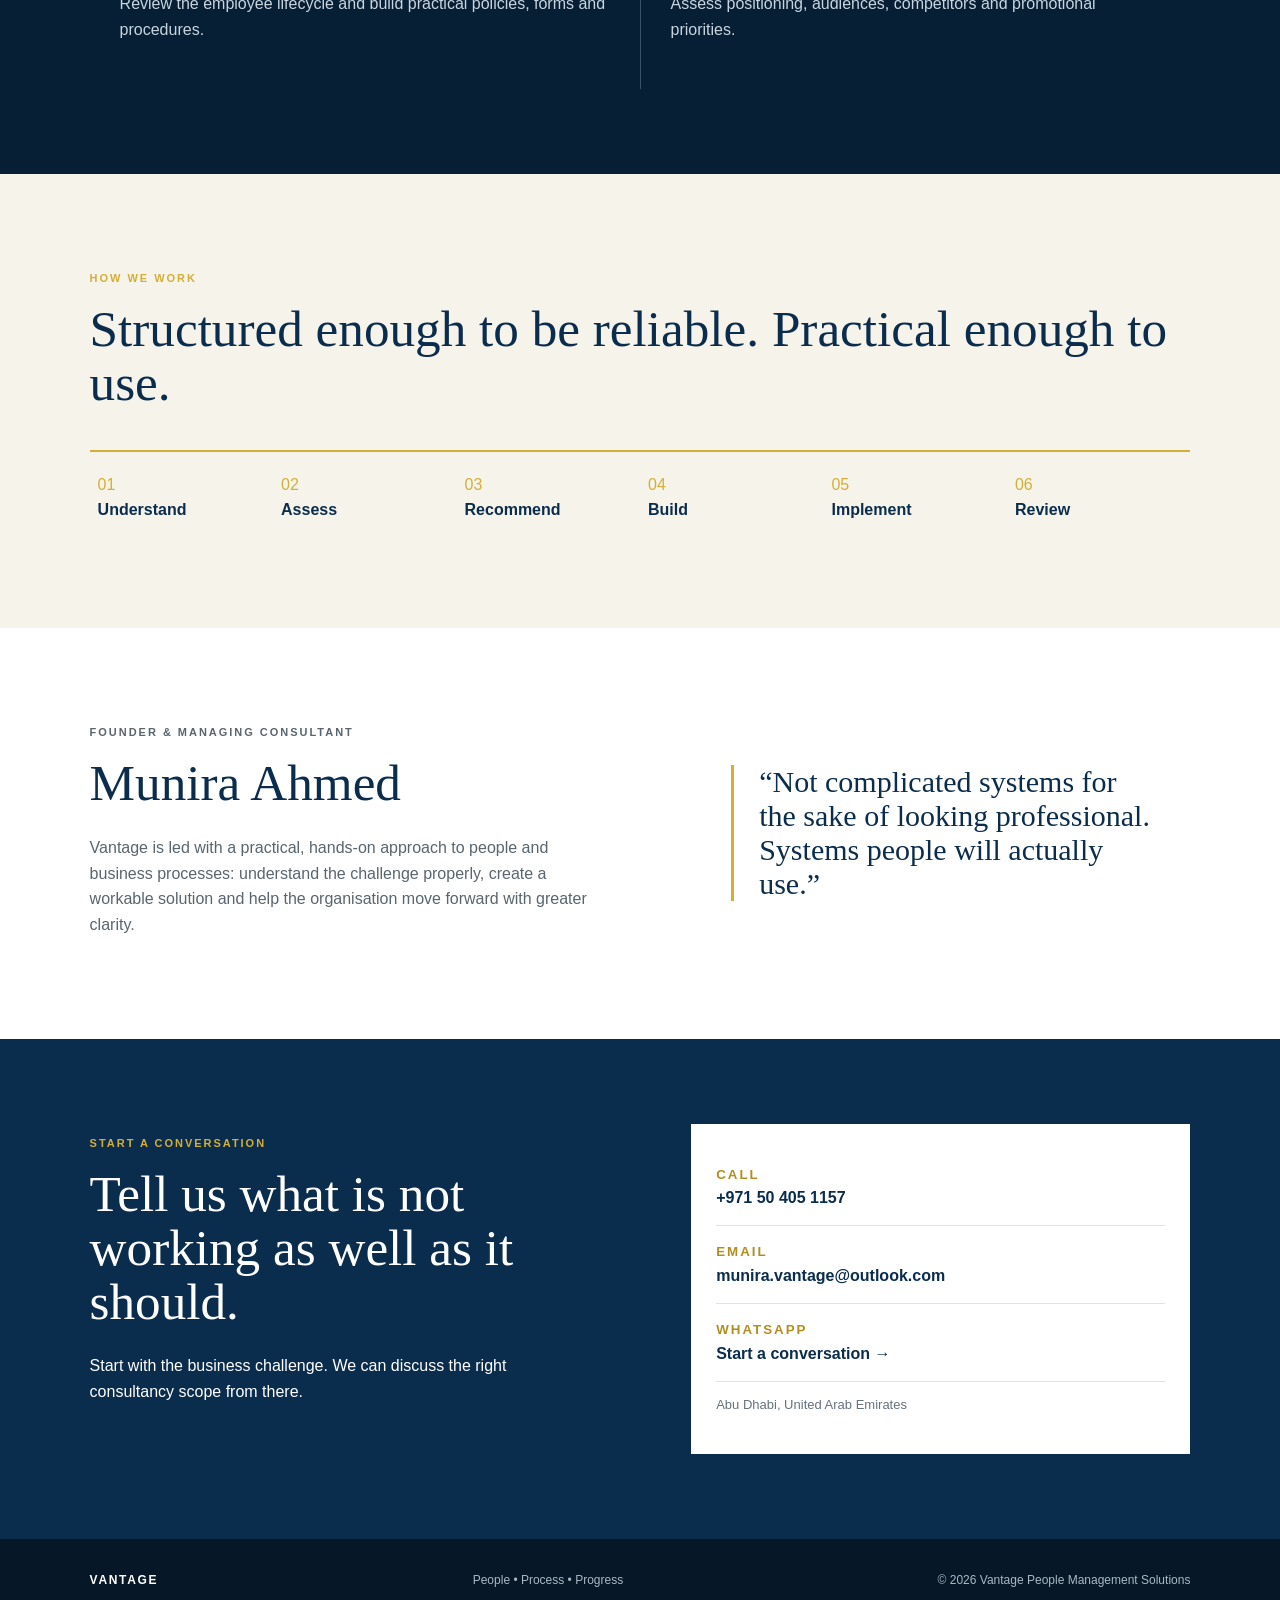
==== commit d81d210a: "Add files via upload" ====
--- a/index.html
+++ b/index.html
@@ -3,7 +3,7 @@
 <main>
 <section id="home" class="hero"><div><p class="eyebrow">ABU DHABI • UNITED ARAB EMIRATES</p><h1>Stronger people.<br>Clearer processes.<br><em>Better progress.</em></h1><p class="lead">Vantage helps businesses identify operational gaps, strengthen internal systems and build practical ways of working that people can actually use.</p><div class="buttons"><a class="primary" href="#contact">Discuss Your Business Needs</a><a class="secondary" href="#services">Explore Our Services</a></div><p class="motto">People • Process • Progress</p></div><aside><p class="eyebrow">WHAT WE STRENGTHEN</p><ol><li>People & HR Systems</li><li>Management & Accountability</li><li>Administrative Workflows</li><li>Corporate Communication</li><li>Marketing Insight & Direction</li></ol></aside></section>
 <section class="intro"><p class="eyebrow">PRACTICAL CONSULTANCY</p><h2>Busy does not always mean organised.</h2><p>Work can be moving every day while information remains scattered, responsibilities unclear and reporting inconsistent. Vantage helps turn those gaps into practical, structured systems.</p><div class="four"><div><b>Clear</b><span>roles & responsibilities</span></div><div><b>Useful</b><span>reports & trackers</span></div><div><b>Practical</b><span>policies & workflows</span></div><div><b>Stronger</b><span>management visibility</span></div></div></section>
-<section id="about" class="about"><div class="about-image"><img src="images/business-consultation.jpg" alt="Business consultation and document review"></div><div class="about-copy"><p class="eyebrow">ABOUT VANTAGE</p><h2>Consultancy built around the way your business actually works.</h2></div><div class="about-copy"><p>Vantage People Management Solutions is an Abu Dhabi-based consultancy supporting organisations across people, management, administration, communication and marketing.</p><p>We begin by understanding the current situation, identifying the gaps and developing solutions suited to the organisation—not adding complexity for the sake of it.</p></div></section>
+<section id="about" class="about"><div><p class="eyebrow">ABOUT VANTAGE</p><h2>Consultancy built around the way your business actually works.</h2></div><div><p>Vantage People Management Solutions is an Abu Dhabi-based consultancy supporting organisations across people, management, administration, communication and marketing.</p><p>We begin by understanding the current situation, identifying the gaps and developing solutions suited to the organisation—not adding complexity for the sake of it.</p></div></section>
 <section id="services" class="services"><p class="eyebrow">OUR CONSULTANCY AREAS</p><h2>Five areas. One connected business.</h2><div class="cards">
 <article><i>01</i><h3>Human Resources Consultancy</h3><p>HR policies, procedures, employee-file structures, onboarding and offboarding, leave and attendance processes, job descriptions, disciplinary frameworks and workforce planning.</p></article>
 <article><i>02</i><h3>Management Services</h3><p>Clearer responsibilities, reporting structures, operating processes, SOPs and management systems that improve accountability and visibility.</p></article>
@@ -12,6 +12,6 @@
 <article><i>05</i><h3>Marketing Consultancy & Studies</h3><p>Customer and target-market analysis, positioning, competitor review, promotional strategy and market studies.</p></article></div></section>
 <section class="dark"><p class="eyebrow">FROM BUSINESS GAP TO WORKABLE SYSTEM</p><h2>What can we help you improve?</h2><div class="problems"><div><h3>“Our reporting is scattered.”</h3><p>Structure information flows, trackers, reporting routines and management visibility.</p></div><div><h3>“Responsibilities are unclear.”</h3><p>Define roles, workflows and reporting lines so accountability is easier to manage.</p></div><div><h3>“Our HR processes are inconsistent.”</h3><p>Review the employee lifecycle and build practical policies, forms and procedures.</p></div><div><h3>“We need clearer market direction.”</h3><p>Assess positioning, audiences, competitors and promotional priorities.</p></div></div></section>
 <section id="approach" class="approach"><p class="eyebrow">HOW WE WORK</p><h2>Structured enough to be reliable. Practical enough to use.</h2><div class="steps"><span>01<br><b>Understand</b></span><span>02<br><b>Assess</b></span><span>03<br><b>Recommend</b></span><span>04<br><b>Build</b></span><span>05<br><b>Implement</b></span><span>06<br><b>Review</b></span></div></section>
-<section class="founder"><div class="founder-image"><img src="images/workspace.jpg" alt="Professional workspace with notebook and laptop"></div><div><p class="eyebrow">FOUNDER & MANAGING CONSULTANT</p><h2>Munira Ahmed</h2><p>Vantage is led with a practical, hands-on approach to people and business processes: understand the challenge properly, create a workable solution and help the organisation move forward with greater clarity.</p></div><blockquote>“Not complicated systems for the sake of looking professional. Systems people will actually use.”</blockquote></section>
+<section class="founder"><div><p class="eyebrow">FOUNDER & MANAGING CONSULTANT</p><h2>Munira Ahmed</h2><p>Vantage is led with a practical, hands-on approach to people and business processes: understand the challenge properly, create a workable solution and help the organisation move forward with greater clarity.</p></div><blockquote>“Not complicated systems for the sake of looking professional. Systems people will actually use.”</blockquote></section>
 <section id="contact" class="contact"><div><p class="eyebrow">START A CONVERSATION</p><h2>Tell us what is not working as well as it should.</h2><p>Start with the business challenge. We can discuss the right consultancy scope from there.</p></div><div class="contactbox"><a href="tel:+971504051157"><small>CALL</small><b>+971 50 405 1157</b></a><a href="mailto:munira.vantage@outlook.com"><small>EMAIL</small><b>munira.vantage@outlook.com</b></a><a href="https://wa.me/971504051157?text=Hello%20Vantage%2C%20I%20would%20like%20to%20discuss%20a%20business%20consultancy%20requirement."><small>WHATSAPP</small><b>Start a conversation →</b></a><p>Abu Dhabi, United Arab Emirates</p></div></section>
 </main><footer><b>VANTAGE</b><span>People • Process • Progress</span><span>© 2026 Vantage People Management Solutions</span></footer><script src="script.js"></script></body></html>
--- a/styles.css
+++ b/styles.css
@@ -33,26 +33,3 @@
   .brand{width:132px;min-width:132px}
   .brand-logo{width:132px}
 }
-
-/* Final website photography */
-.hero{
-  position:relative;
-  background:
-    linear-gradient(90deg,rgba(6,27,45,.93) 0%,rgba(11,45,77,.82) 48%,rgba(11,45,77,.36) 100%),
-    url('images/abu-dhabi-skyline.jpg') center 58%/cover no-repeat;
-}
-.hero>div,.hero>aside{position:relative;z-index:1}
-.about{grid-template-columns:.85fr 1.15fr;gap:5vw;align-items:center}
-.about-image img,.founder-image img{display:block;width:100%;height:100%;object-fit:cover;border-radius:2px}
-.about-image{height:390px;overflow:hidden}
-.founder{grid-template-columns:.75fr 1fr 1fr;gap:4vw}
-.founder-image{height:360px;overflow:hidden}
-/* Keep the approved logo compact in the navigation. */
-.brand{width:148px;min-width:148px}
-.brand-logo{width:148px}
-@media(max-width:800px){
-  .about,.founder{grid-template-columns:1fr}
-  .about-image,.founder-image{height:280px}
-  .brand{width:122px;min-width:122px}
-  .brand-logo{width:122px}
-}
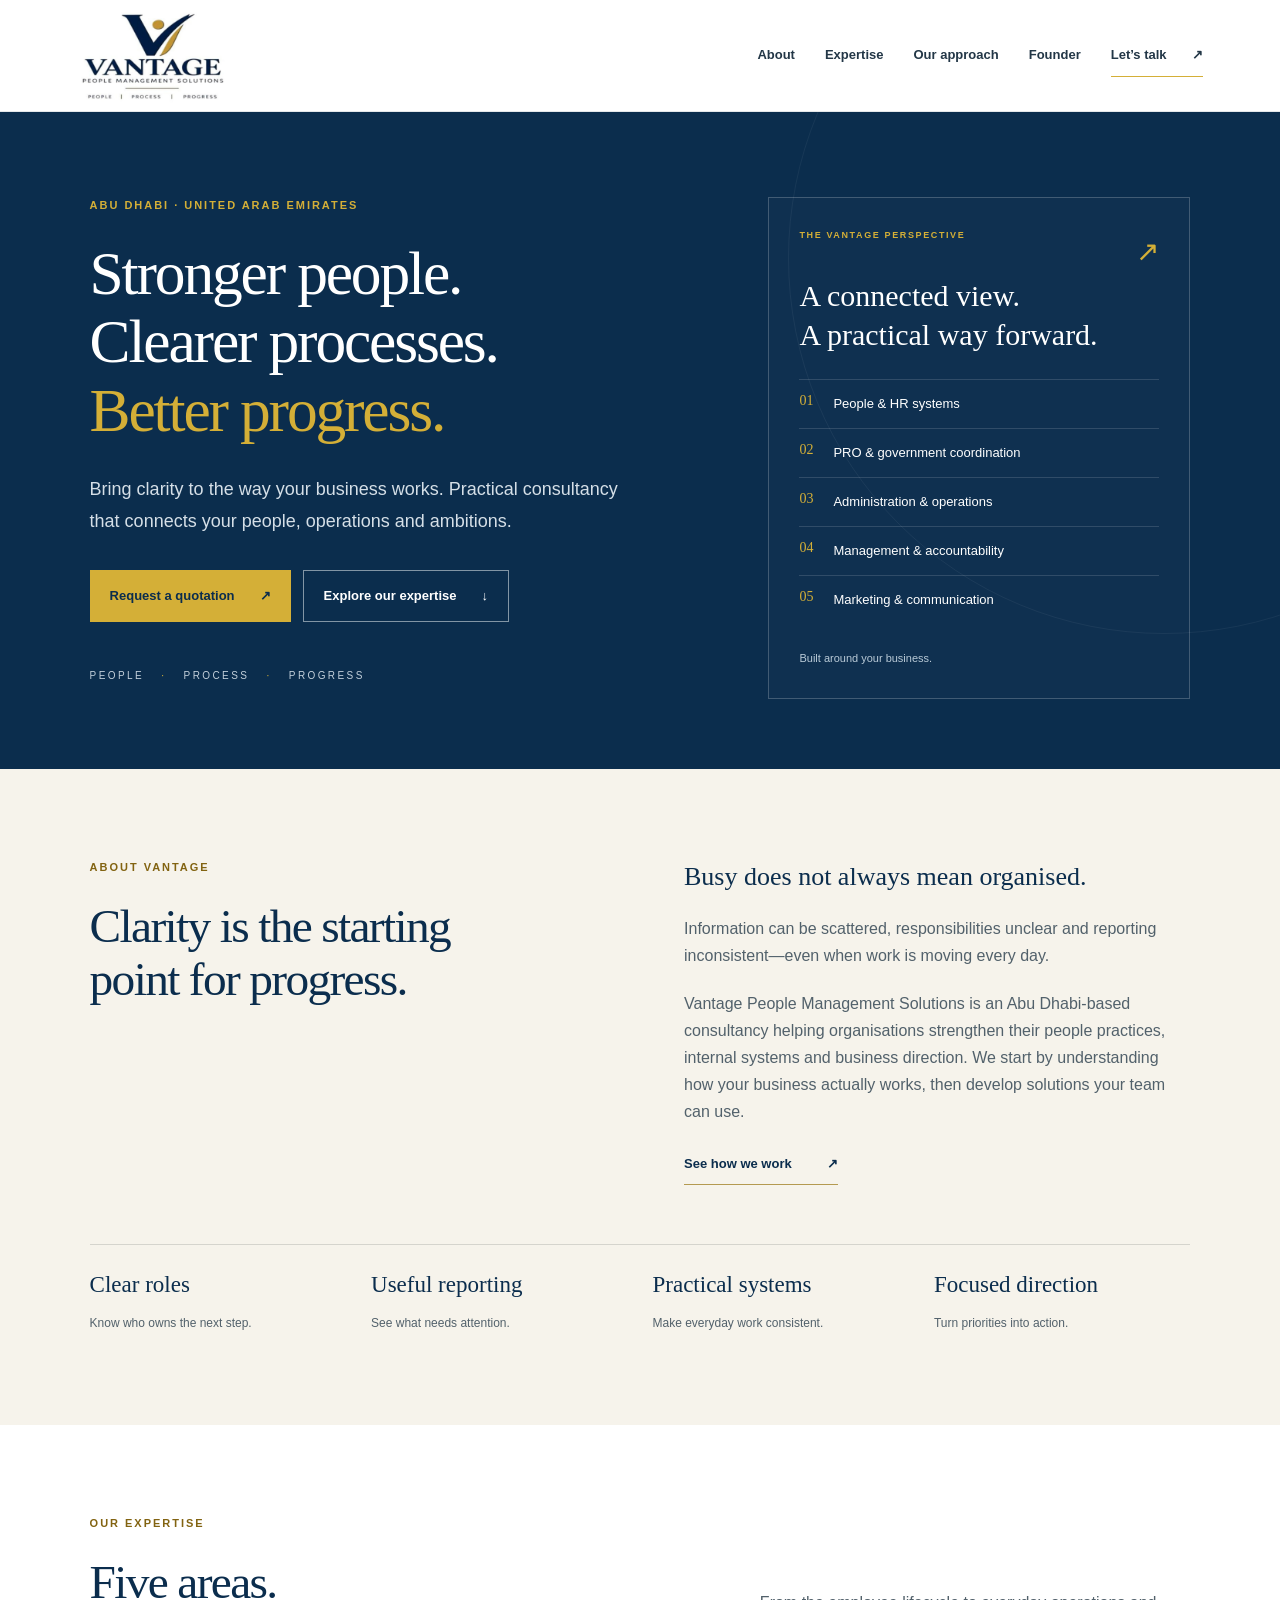
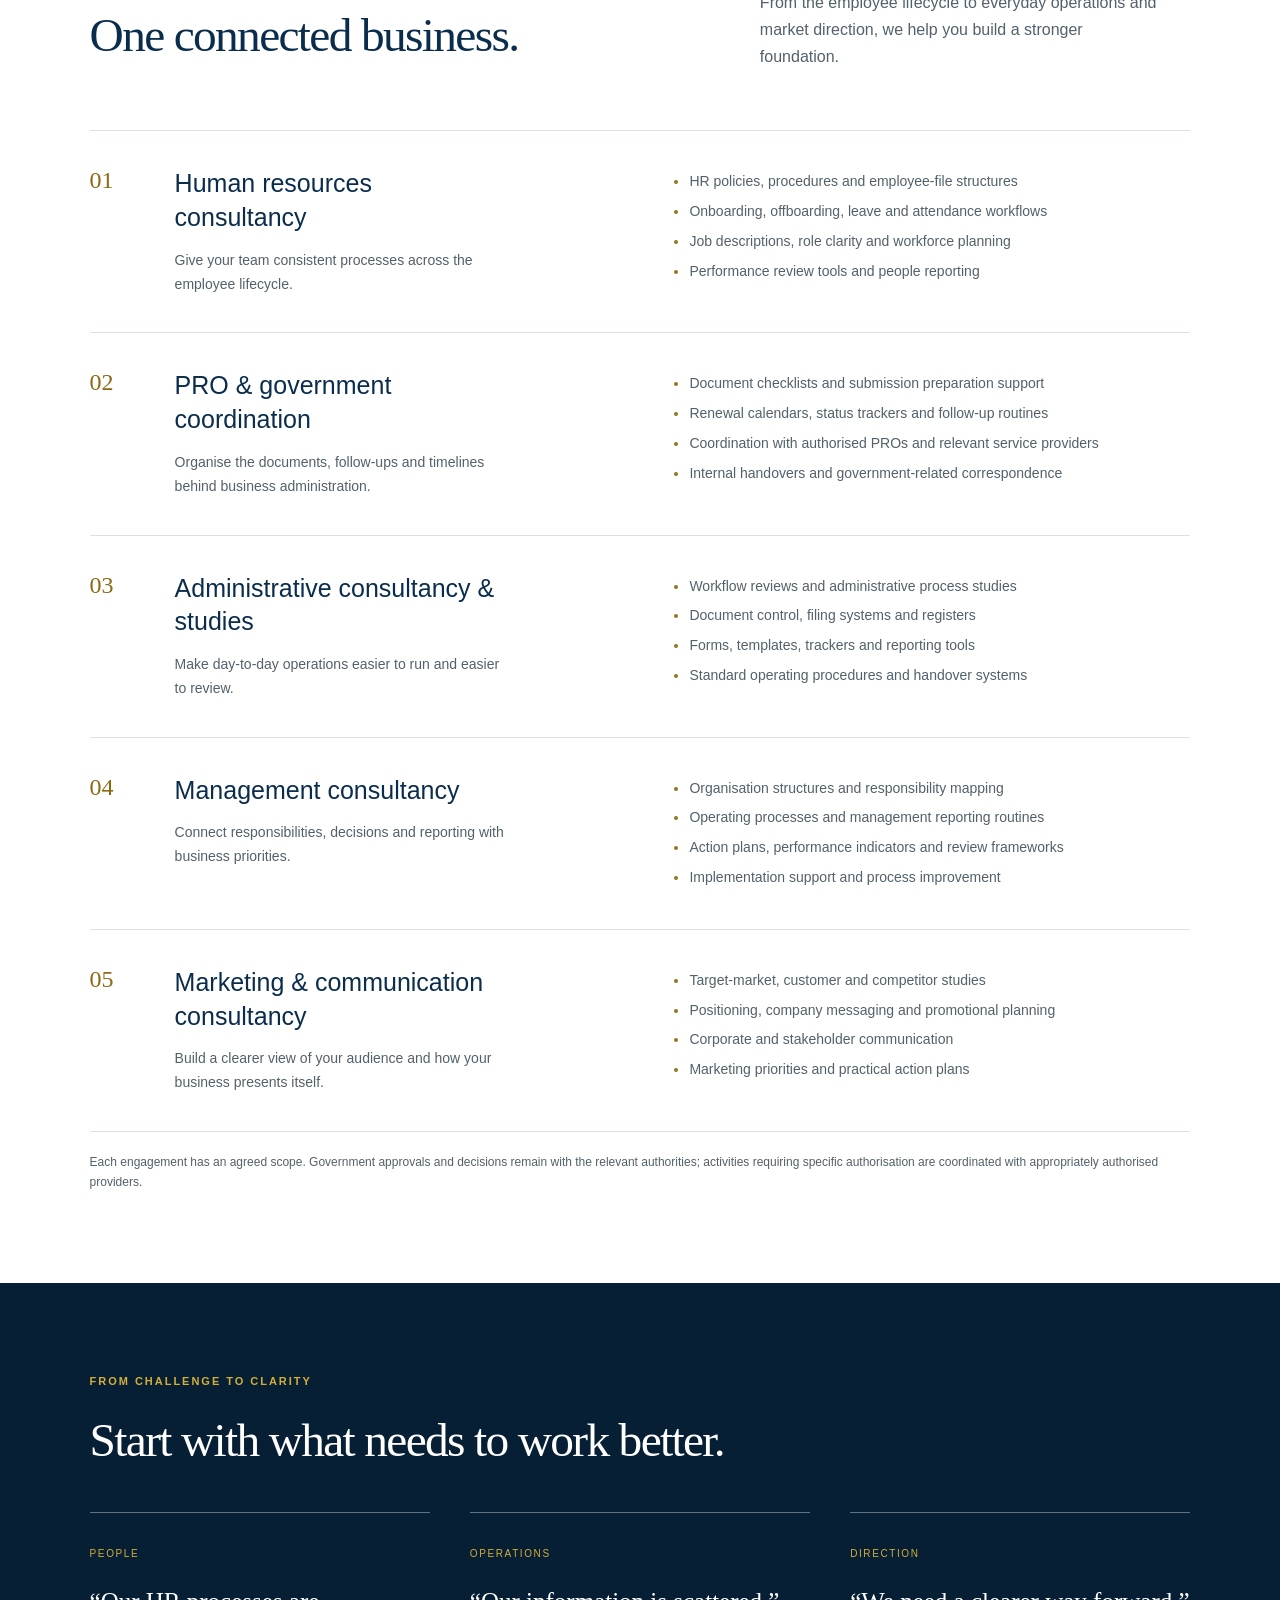
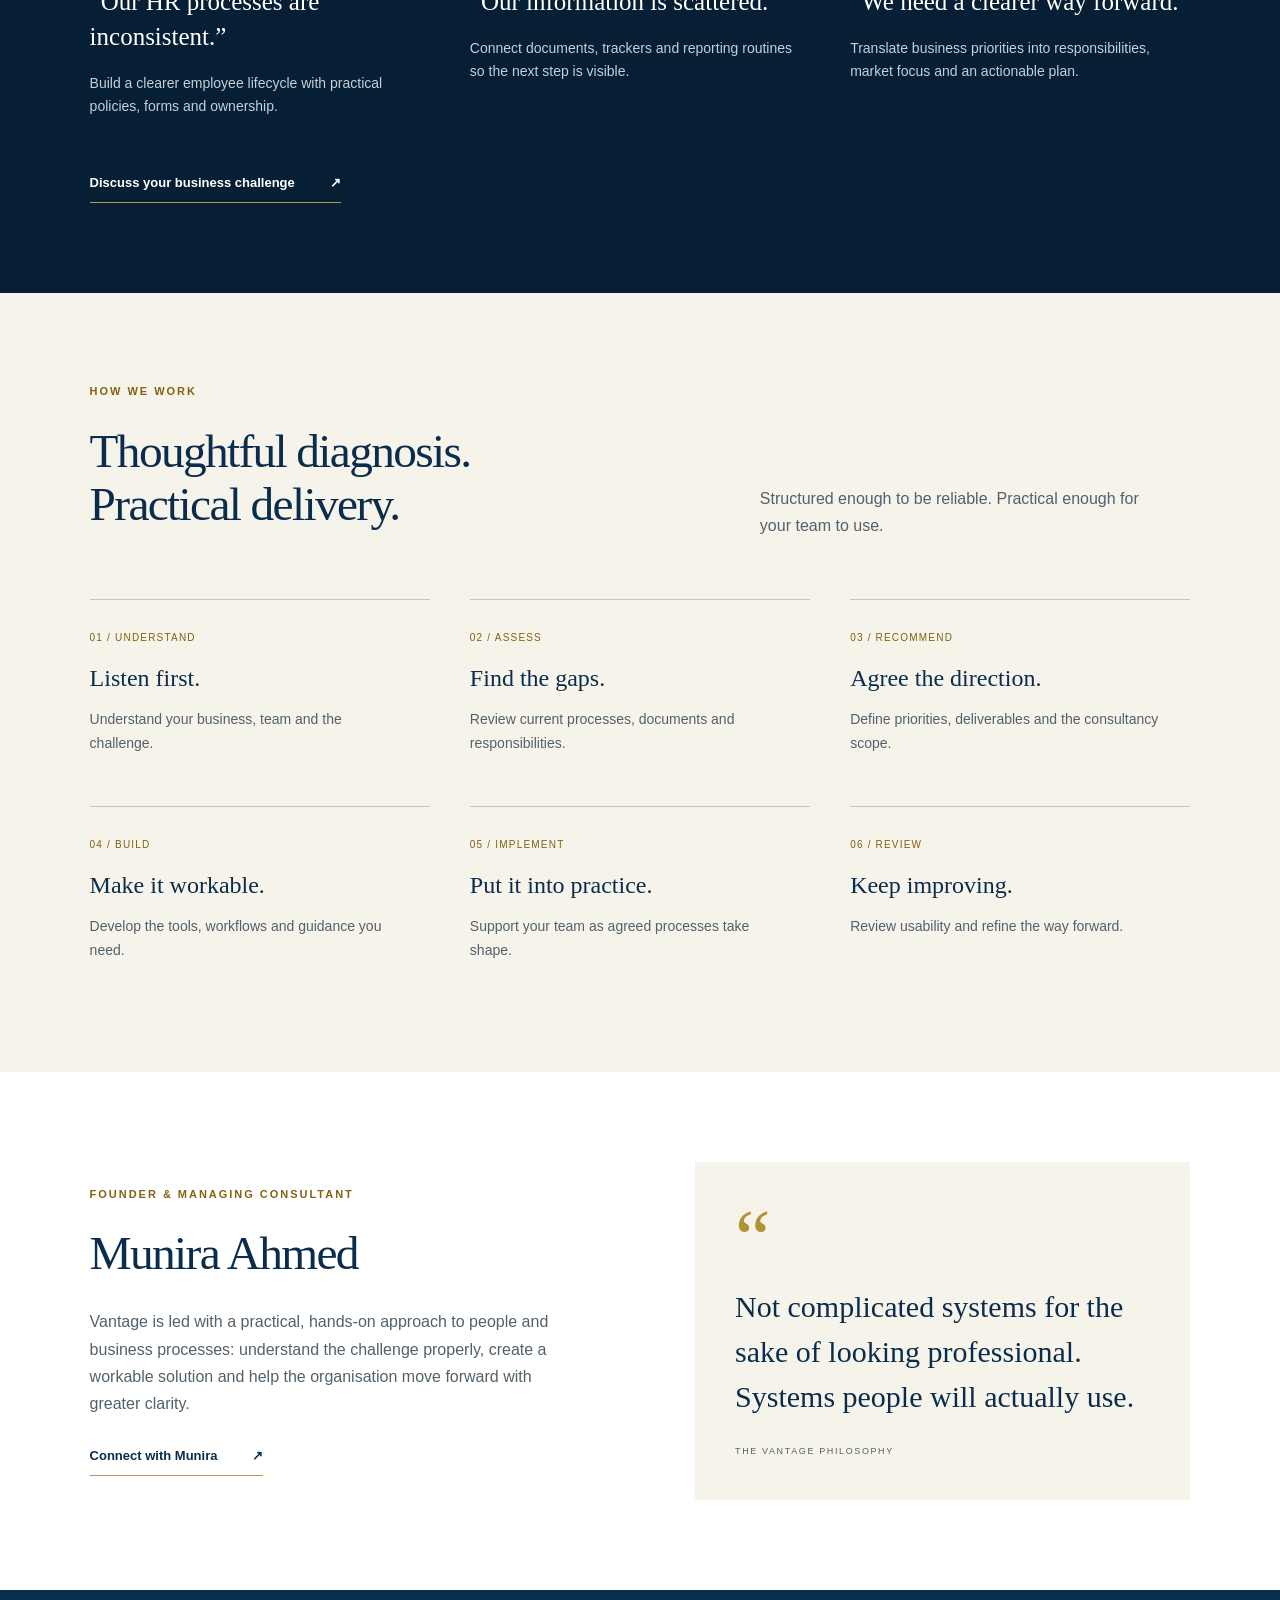
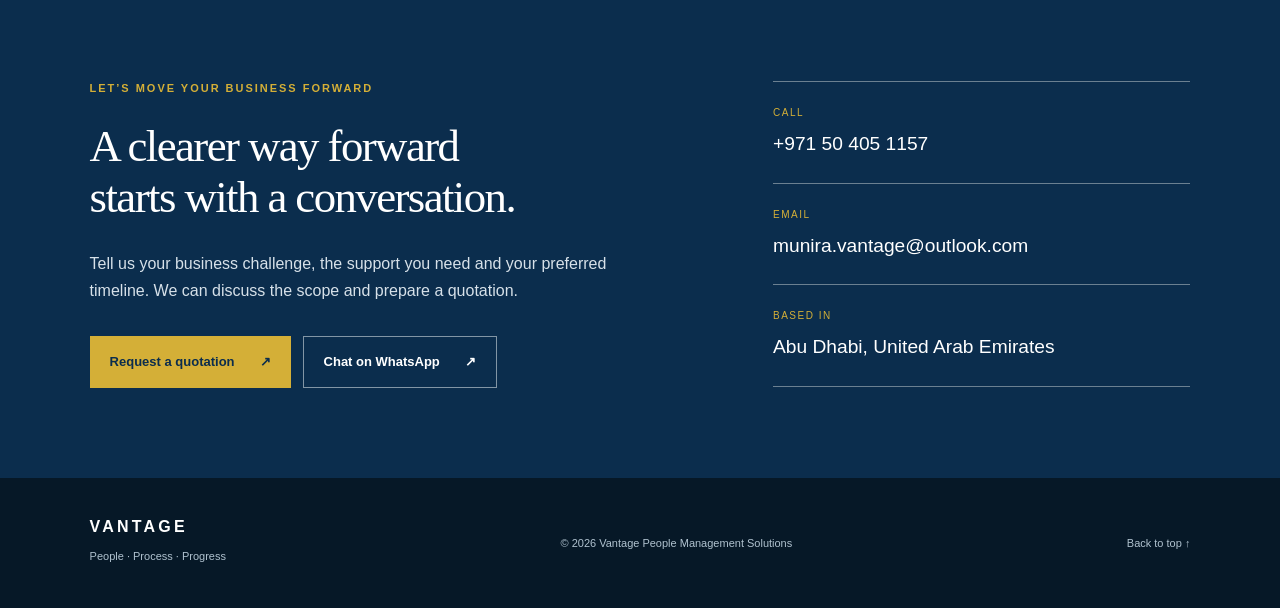
==== commit 06820abf: "Add files via upload" ====
--- a/index.html
+++ b/index.html
@@ -1,17 +1,18 @@
-<!doctype html><html lang="en"><head><meta charset="utf-8"><meta name="viewport" content="width=device-width,initial-scale=1"><title>Vantage People Management Solutions | Abu Dhabi</title><meta name="description" content="Practical consultancy across human resources, management, administrative systems, public relations and marketing in Abu Dhabi, UAE."><link rel="stylesheet" href="styles.css"></head><body>
-<header><a class="brand" href="#home" aria-label="Vantage People Management Solutions home"><img class="brand-logo" src="logo.png" alt="Vantage People Management Solutions — People Process Progress"></a><button id="menu">☰</button><nav><a href="#about">About</a><a href="#services">Services</a><a href="#approach">Approach</a><a href="#contact">Contact</a></nav></header>
-<main>
-<section id="home" class="hero"><div><p class="eyebrow">ABU DHABI • UNITED ARAB EMIRATES</p><h1>Stronger people.<br>Clearer processes.<br><em>Better progress.</em></h1><p class="lead">Vantage helps businesses identify operational gaps, strengthen internal systems and build practical ways of working that people can actually use.</p><div class="buttons"><a class="primary" href="#contact">Discuss Your Business Needs</a><a class="secondary" href="#services">Explore Our Services</a></div><p class="motto">People • Process • Progress</p></div><aside><p class="eyebrow">WHAT WE STRENGTHEN</p><ol><li>People & HR Systems</li><li>Management & Accountability</li><li>Administrative Workflows</li><li>Corporate Communication</li><li>Marketing Insight & Direction</li></ol></aside></section>
-<section class="intro"><p class="eyebrow">PRACTICAL CONSULTANCY</p><h2>Busy does not always mean organised.</h2><p>Work can be moving every day while information remains scattered, responsibilities unclear and reporting inconsistent. Vantage helps turn those gaps into practical, structured systems.</p><div class="four"><div><b>Clear</b><span>roles & responsibilities</span></div><div><b>Useful</b><span>reports & trackers</span></div><div><b>Practical</b><span>policies & workflows</span></div><div><b>Stronger</b><span>management visibility</span></div></div></section>
-<section id="about" class="about"><div><p class="eyebrow">ABOUT VANTAGE</p><h2>Consultancy built around the way your business actually works.</h2></div><div><p>Vantage People Management Solutions is an Abu Dhabi-based consultancy supporting organisations across people, management, administration, communication and marketing.</p><p>We begin by understanding the current situation, identifying the gaps and developing solutions suited to the organisation—not adding complexity for the sake of it.</p></div></section>
-<section id="services" class="services"><p class="eyebrow">OUR CONSULTANCY AREAS</p><h2>Five areas. One connected business.</h2><div class="cards">
-<article><i>01</i><h3>Human Resources Consultancy</h3><p>HR policies, procedures, employee-file structures, onboarding and offboarding, leave and attendance processes, job descriptions, disciplinary frameworks and workforce planning.</p></article>
-<article><i>02</i><h3>Management Services</h3><p>Clearer responsibilities, reporting structures, operating processes, SOPs and management systems that improve accountability and visibility.</p></article>
-<article><i>03</i><h3>Administrative Consultancy & Studies</h3><p>Administrative workflows, document control, trackers, reporting tools, filing structures and practical systems for day-to-day operations.</p></article>
-<article><i>04</i><h3>Public Relations Consultancy</h3><p>Corporate and stakeholder communication, company messaging, communication planning and professional organisational image.</p></article>
-<article><i>05</i><h3>Marketing Consultancy & Studies</h3><p>Customer and target-market analysis, positioning, competitor review, promotional strategy and market studies.</p></article></div></section>
-<section class="dark"><p class="eyebrow">FROM BUSINESS GAP TO WORKABLE SYSTEM</p><h2>What can we help you improve?</h2><div class="problems"><div><h3>“Our reporting is scattered.”</h3><p>Structure information flows, trackers, reporting routines and management visibility.</p></div><div><h3>“Responsibilities are unclear.”</h3><p>Define roles, workflows and reporting lines so accountability is easier to manage.</p></div><div><h3>“Our HR processes are inconsistent.”</h3><p>Review the employee lifecycle and build practical policies, forms and procedures.</p></div><div><h3>“We need clearer market direction.”</h3><p>Assess positioning, audiences, competitors and promotional priorities.</p></div></div></section>
-<section id="approach" class="approach"><p class="eyebrow">HOW WE WORK</p><h2>Structured enough to be reliable. Practical enough to use.</h2><div class="steps"><span>01<br><b>Understand</b></span><span>02<br><b>Assess</b></span><span>03<br><b>Recommend</b></span><span>04<br><b>Build</b></span><span>05<br><b>Implement</b></span><span>06<br><b>Review</b></span></div></section>
-<section class="founder"><div><p class="eyebrow">FOUNDER & MANAGING CONSULTANT</p><h2>Munira Ahmed</h2><p>Vantage is led with a practical, hands-on approach to people and business processes: understand the challenge properly, create a workable solution and help the organisation move forward with greater clarity.</p></div><blockquote>“Not complicated systems for the sake of looking professional. Systems people will actually use.”</blockquote></section>
-<section id="contact" class="contact"><div><p class="eyebrow">START A CONVERSATION</p><h2>Tell us what is not working as well as it should.</h2><p>Start with the business challenge. We can discuss the right consultancy scope from there.</p></div><div class="contactbox"><a href="tel:+971504051157"><small>CALL</small><b>+971 50 405 1157</b></a><a href="mailto:munira.vantage@outlook.com"><small>EMAIL</small><b>munira.vantage@outlook.com</b></a><a href="https://wa.me/971504051157?text=Hello%20Vantage%2C%20I%20would%20like%20to%20discuss%20a%20business%20consultancy%20requirement."><small>WHATSAPP</small><b>Start a conversation →</b></a><p>Abu Dhabi, United Arab Emirates</p></div></section>
-</main><footer><b>VANTAGE</b><span>People • Process • Progress</span><span>© 2026 Vantage People Management Solutions</span></footer><script src="script.js"></script></body></html>+<!doctype html>
+<html lang="en"><head><meta charset="utf-8"><meta name="viewport" content="width=device-width,initial-scale=1">
+<title>Vantage | HR & Business Consultancy in Abu Dhabi</title><meta name="description" content="Vantage People Management Solutions in Abu Dhabi: practical HR, PRO coordination, administrative, management and marketing consultancy. Discuss your requirements."><meta name="theme-color" content="#0B2D4D"><meta name="robots" content="index,follow"><link rel="canonical" href="https://vantagepeopleuae.com/"><meta property="og:title" content="Vantage — People. Process. Progress."><meta property="og:description" content="Practical people and business consultancy in Abu Dhabi."><meta property="og:type" content="website"><meta property="og:url" content="https://vantagepeopleuae.com/"><meta property="og:image" content="https://vantagepeopleuae.com/logo.png"><link rel="icon" href="logo.png"><link rel="stylesheet" href="styles.css"><script src="script.js" defer></script><script type="application/ld+json">{"@context":"https://schema.org","@type":"Organization","name":"Vantage People Management Solutions","url":"https://vantagepeopleuae.com/","logo":"https://vantagepeopleuae.com/logo.png","telephone":"+971504051157","email":"munira.vantage@outlook.com","address":{"@type":"PostalAddress","addressLocality":"Abu Dhabi","addressCountry":"AE"}}</script></head>
+<body><a class="skip" href="#main">Skip to content</a>
+<header><a class="brand" href="#home" aria-label="Vantage home"><img src="logo.png" alt="Vantage People Management Solutions — People Process Progress" width="787" height="492"></a><button id="menu" aria-expanded="false" aria-controls="navigation" hidden>Menu <span aria-hidden="true">☰</span></button><nav id="navigation" aria-label="Main navigation"><a href="#about">About</a><a href="#services">Expertise</a><a href="#approach">Our approach</a><a href="#founder">Founder</a><a class="nav-cta" href="#contact">Let’s talk <span aria-hidden="true">↗</span></a></nav></header>
+<main id="main"><section id="home" class="hero"><div class="hero-copy"><p class="eyebrow">ABU DHABI · UNITED ARAB EMIRATES</p><h1>Stronger people.<br>Clearer processes.<br><em>Better progress.</em></h1><p class="lead">Bring clarity to the way your business works. Practical consultancy that connects your people, operations and ambitions.</p><div class="buttons"><a class="button primary" href="#contact">Request a quotation <span aria-hidden="true">↗</span></a><a class="button secondary" href="#services">Explore our expertise <span aria-hidden="true">↓</span></a></div><p class="signature">PEOPLE <span>·</span> PROCESS <span>·</span> PROGRESS</p></div><aside class="hero-panel" aria-label="Our focus"><div class="panel-top"><span class="eyebrow">THE VANTAGE PERSPECTIVE</span><span aria-hidden="true">↗</span></div><p class="panel-title">A connected view.<br>A practical way forward.</p><ol><li><span>01</span>People & HR systems</li><li><span>02</span>PRO & government coordination</li><li><span>03</span>Administration & operations</li><li><span>04</span>Management & accountability</li><li><span>05</span>Marketing & communication</li></ol><p class="panel-foot">Built around your business.</p></aside></section>
+<section id="about" class="about section"><div><p class="eyebrow">ABOUT VANTAGE</p><h2>Clarity is the starting<br>point for progress.</h2></div><div class="about-copy"><p class="large">Busy does not always mean organised.</p><p>Information can be scattered, responsibilities unclear and reporting inconsistent—even when work is moving every day.</p><p>Vantage People Management Solutions is an Abu Dhabi-based consultancy helping organisations strengthen their people practices, internal systems and business direction. We start by understanding how your business actually works, then develop solutions your team can use.</p><a class="text-link" href="#approach">See how we work <span aria-hidden="true">↗</span></a></div><div class="outcomes"><div><b>Clear roles</b><span>Know who owns the next step.</span></div><div><b>Useful reporting</b><span>See what needs attention.</span></div><div><b>Practical systems</b><span>Make everyday work consistent.</span></div><div><b>Focused direction</b><span>Turn priorities into action.</span></div></div></section>
+<section id="services" class="section services"><div class="section-heading"><div><p class="eyebrow">OUR EXPERTISE</p><h2>Five areas.<br>One connected business.</h2></div><p>From the employee lifecycle to everyday operations and market direction, we help you build a stronger foundation.</p></div><div class="service-list">
+<article><span class="number">01</span><div><h3>Human resources consultancy</h3><p>Give your team consistent processes across the employee lifecycle.</p></div><ul><li>HR policies, procedures and employee-file structures</li><li>Onboarding, offboarding, leave and attendance workflows</li><li>Job descriptions, role clarity and workforce planning</li><li>Performance review tools and people reporting</li></ul></article>
+<article><span class="number">02</span><div><h3>PRO & government coordination</h3><p>Organise the documents, follow-ups and timelines behind business administration.</p></div><ul><li>Document checklists and submission preparation support</li><li>Renewal calendars, status trackers and follow-up routines</li><li>Coordination with authorised PROs and relevant service providers</li><li>Internal handovers and government-related correspondence</li></ul></article>
+<article><span class="number">03</span><div><h3>Administrative consultancy & studies</h3><p>Make day-to-day operations easier to run and easier to review.</p></div><ul><li>Workflow reviews and administrative process studies</li><li>Document control, filing systems and registers</li><li>Forms, templates, trackers and reporting tools</li><li>Standard operating procedures and handover systems</li></ul></article>
+<article><span class="number">04</span><div><h3>Management consultancy</h3><p>Connect responsibilities, decisions and reporting with business priorities.</p></div><ul><li>Organisation structures and responsibility mapping</li><li>Operating processes and management reporting routines</li><li>Action plans, performance indicators and review frameworks</li><li>Implementation support and process improvement</li></ul></article>
+<article><span class="number">05</span><div><h3>Marketing & communication consultancy</h3><p>Build a clearer view of your audience and how your business presents itself.</p></div><ul><li>Target-market, customer and competitor studies</li><li>Positioning, company messaging and promotional planning</li><li>Corporate and stakeholder communication</li><li>Marketing priorities and practical action plans</li></ul></article></div><p class="scope-note">Each engagement has an agreed scope. Government approvals and decisions remain with the relevant authorities; activities requiring specific authorisation are coordinated with appropriately authorised providers.</p></section>
+<section class="dark section"><p class="eyebrow">FROM CHALLENGE TO CLARITY</p><h2>Start with what needs to work better.</h2><div class="problems"><article><span>PEOPLE</span><h3>“Our HR processes are inconsistent.”</h3><p>Build a clearer employee lifecycle with practical policies, forms and ownership.</p></article><article><span>OPERATIONS</span><h3>“Our information is scattered.”</h3><p>Connect documents, trackers and reporting routines so the next step is visible.</p></article><article><span>DIRECTION</span><h3>“We need a clearer way forward.”</h3><p>Translate business priorities into responsibilities, market focus and an actionable plan.</p></article></div><a class="text-link light" href="#contact">Discuss your business challenge <span aria-hidden="true">↗</span></a></section>
+<section id="approach" class="section approach"><div class="section-heading"><div><p class="eyebrow">HOW WE WORK</p><h2>Thoughtful diagnosis.<br>Practical delivery.</h2></div><p>Structured enough to be reliable. Practical enough for your team to use.</p></div><ol class="steps"><li><span>01 / UNDERSTAND</span><h3>Listen first.</h3><p>Understand your business, team and the challenge.</p></li><li><span>02 / ASSESS</span><h3>Find the gaps.</h3><p>Review current processes, documents and responsibilities.</p></li><li><span>03 / RECOMMEND</span><h3>Agree the direction.</h3><p>Define priorities, deliverables and the consultancy scope.</p></li><li><span>04 / BUILD</span><h3>Make it workable.</h3><p>Develop the tools, workflows and guidance you need.</p></li><li><span>05 / IMPLEMENT</span><h3>Put it into practice.</h3><p>Support your team as agreed processes take shape.</p></li><li><span>06 / REVIEW</span><h3>Keep improving.</h3><p>Review usability and refine the way forward.</p></li></ol></section>
+<section id="founder" class="section founder"><div><p class="eyebrow">FOUNDER & MANAGING CONSULTANT</p><h2>Munira Ahmed</h2><p>Vantage is led with a practical, hands-on approach to people and business processes: understand the challenge properly, create a workable solution and help the organisation move forward with greater clarity.</p><a class="text-link" href="#contact">Connect with Munira <span aria-hidden="true">↗</span></a></div><figure><span class="quote-mark" aria-hidden="true">“</span><blockquote>Not complicated systems for the sake of looking professional. Systems people will actually use.</blockquote><figcaption>THE VANTAGE PHILOSOPHY</figcaption></figure></section>
+<section id="contact" class="section contact"><div><p class="eyebrow">LET’S MOVE YOUR BUSINESS FORWARD</p><h2>A clearer way forward<br>starts with a conversation.</h2><p>Tell us your business challenge, the support you need and your preferred timeline. We can discuss the scope and prepare a quotation.</p><div class="buttons"><a class="button primary" href="mailto:munira.vantage@outlook.com?subject=Quotation%20request%20%E2%80%94%20Vantage&body=Hello%20Vantage%2C%0A%0AI%20would%20like%20a%20quotation.%0ACompany%3A%0ASupport%20required%3A%0APreferred%20timeline%3A%0AContact%20number%3A">Request a quotation <span aria-hidden="true">↗</span></a><a class="button secondary" href="https://wa.me/971504051157?text=Hello%20Vantage%2C%20I%20would%20like%20to%20discuss%20a%20business%20consultancy%20requirement.">Chat on WhatsApp <span aria-hidden="true">↗</span></a></div></div><address><a href="tel:+971504051157"><span>CALL</span>+971 50 405 1157</a><a href="mailto:munira.vantage@outlook.com"><span>EMAIL</span>munira.vantage@outlook.com</a><p><span>BASED IN</span>Abu Dhabi, United Arab Emirates</p></address></section></main>
+<footer><div><b>VANTAGE</b><p>People · Process · Progress</p></div><p>© <span id="year">2026</span> Vantage People Management Solutions</p><a href="#home">Back to top ↑</a></footer></body></html>
--- a/styles.css
+++ b/styles.css
@@ -1,35 +1,4 @@
-*{box-sizing:border-box}html{scroll-behavior:smooth}body{margin:0;font:16px Arial,sans-serif;color:#17212b;line-height:1.6}header{height:76px;padding:0 6vw;display:flex;align-items:center;justify-content:space-between;position:sticky;top:0;background:#fffffff5;z-index:5;border-bottom:1px solid #e7ebee}.brand{display:flex;align-items:center;gap:11px;text-decoration:none;color:#0B2D4D}.mark{width:38px;height:38px;border:2px solid #0B2D4D;border-radius:50%;display:grid;place-items:center;color:#D4AF37;font:700 22px Georgia}.brand b{display:block;letter-spacing:.14em}.brand small{display:block;font-size:9px;letter-spacing:.08em}nav{display:flex;gap:25px}nav a{color:#0B2D4D;text-decoration:none;font-weight:bold;font-size:13px}#menu{display:none;border:0;background:none;font-size:24px}.hero{min-height:680px;background:linear-gradient(120deg,#061b2d,#0B2D4D);color:white;padding:100px 7vw;display:grid;grid-template-columns:1.4fr .6fr;gap:8vw;align-items:center}.eyebrow{font-size:11px;font-weight:bold;letter-spacing:.18em;color:#D4AF37}.hero h1,h2{font:400 clamp(36px,5vw,70px)/1.05 Georgia,serif;margin:15px 0 25px}.hero h1 em{color:#D4AF37;font-style:normal}.lead{max-width:720px;color:#d9e4ec;font-size:19px}.buttons{display:flex;gap:12px;margin:35px 0}.buttons a{padding:13px 18px;text-decoration:none;font-weight:bold;font-size:13px}.primary{background:#D4AF37;color:#071f35}.secondary{border:1px solid #8095a6;color:white}.motto{margin-top:50px;letter-spacing:.15em;font-size:11px}aside{border:1px solid #ffffff33;padding:28px}aside ol{padding-left:25px}aside li{padding:12px 0;border-bottom:1px solid #ffffff20}.intro,.services,.dark,.approach,.founder,.contact,.about{padding:85px 7vw}h2{color:#0B2D4D;font-size:clamp(34px,4vw,54px)}.intro>p:not(.eyebrow){max-width:850px;color:#66727c;font-size:18px}.four{display:grid;grid-template-columns:repeat(4,1fr);margin-top:45px;border-top:1px solid #dde3e7}.four div{padding-top:20px}.four b{display:block;color:#0B2D4D;font:28px Georgia}.four span{color:#69757e;font-size:13px}.about{background:#f6f3eb;display:grid;grid-template-columns:1fr 1fr;gap:8vw}.about p:not(.eyebrow),.founder p{color:#59656e}.cards{display:grid;grid-template-columns:1fr 1fr;gap:16px}.cards article{border:1px solid #dde3e7;padding:30px}.cards article:last-child{grid-column:1/-1}.cards i{color:#D4AF37;font:18px Georgia}.cards h3{color:#0B2D4D}.cards p{color:#65717d}.dark{background:#071f35;color:white}.dark h2{color:white}.problems{display:grid;grid-template-columns:1fr 1fr;gap:1px;background:#385268}.problems div{background:#071f35;padding:30px}.problems p{color:#c8d5df}.steps{display:grid;grid-template-columns:repeat(6,1fr);margin-top:40px}.steps span{border-top:2px solid #D4AF37;padding:20px 8px;color:#D4AF37}.steps b{color:#0B2D4D}.approach{background:#f6f3eb}.founder{display:grid;grid-template-columns:1fr 1fr;gap:8vw;align-items:center}.founder blockquote{font:30px Georgia;color:#0B2D4D;border-left:3px solid #D4AF37;padding-left:25px}.contact{background:#0B2D4D;color:white;display:grid;grid-template-columns:1fr 1fr;gap:8vw}.contact h2{color:white}.contactbox{background:white;padding:25px}.contactbox a{display:block;padding:15px 0;border-bottom:1px solid #dde3e7;text-decoration:none;color:#0B2D4D}.contactbox small{display:block;color:#b28d1f;letter-spacing:.15em;font-weight:bold}.contactbox p{color:#65717d;font-size:13px}footer{background:#061827;color:#a9b8c4;padding:32px 7vw;display:flex;justify-content:space-between;gap:20px;font-size:12px}footer b{color:white;letter-spacing:.14em}@media(max-width:800px){nav{display:none;position:absolute;top:76px;left:0;right:0;background:white;padding:22px 7vw;flex-direction:column}nav.open{display:flex}#menu{display:block}.hero,.about,.founder,.contact{grid-template-columns:1fr}.hero{padding-top:70px}.four,.cards,.problems{grid-template-columns:1fr}.cards article:last-child{grid-column:auto}.steps{grid-template-columns:repeat(2,1fr)}.buttons{flex-direction:column;align-items:flex-start}footer{flex-direction:column}}
+:root{--navy:#0B2D4D;--gold:#D4AF37;--ivory:#F6F3EB;--ink:#233747;--muted:#52616b}*{box-sizing:border-box}html{scroll-behavior:smooth;scroll-padding-top:120px}body{margin:0;color:var(--ink);background:#fff;font:16px/1.7 Arial,Helvetica,sans-serif}a{color:inherit}a,button{-webkit-tap-highlight-color:transparent}a:focus-visible,button:focus-visible{outline:3px solid #9b7711;outline-offset:5px}button{font:inherit}img{max-width:100%}.skip{position:fixed;top:-100px;left:20px;padding:12px;background:white;z-index:50}.skip:focus{top:10px}header{height:112px;padding:10px 6%;display:flex;align-items:center;justify-content:space-between;gap:30px;background:#fff;position:sticky;top:0;z-index:10;border-bottom:1px solid #e4e7e9}.brand{width:152px;flex-shrink:0;line-height:0}.brand img{width:100%;height:auto}nav{display:flex;gap:30px;align-items:center}nav a{text-decoration:none;font-size:13px;font-weight:700;padding:10px 0}nav a:hover{color:#8a6910}.nav-cta{border-bottom:1px solid var(--gold)}.nav-cta span{margin-left:22px}#menu{border:1px solid #c4cbd0;background:white;color:var(--navy);padding:9px 12px}.hero{background:var(--navy);color:white;padding:85px 7% 70px;display:grid;grid-template-columns:1.4fr 1fr;gap:8%;position:relative;overflow:hidden}.hero:before{content:"";position:absolute;right:-260px;top:-230px;width:750px;height:750px;border:1px solid #ffffff0d;border-radius:50%;pointer-events:none}.hero-copy,.hero-panel{position:relative}.eyebrow{font-size:11px;font-weight:700;letter-spacing:.18em;line-height:1.6;margin:0 0 24px;color:#826311}.hero .eyebrow,.dark .eyebrow,.contact .eyebrow{color:var(--gold)}h1,h2{font-family:Georgia,'Times New Roman',serif;font-weight:400;letter-spacing:-.035em;line-height:1.12;margin:0 0 28px;color:var(--navy)}h1{font-size:clamp(45px,4.8vw,72px);color:white}h1 em{color:var(--gold);font-style:normal}h2{font-size:clamp(35px,3.7vw,54px)}h3{line-height:1.35;color:var(--navy);font-size:22px;font-weight:400;margin:0 0 14px}p{margin:0 0 20px}.lead{font-size:18px;max-width:540px;color:#d5dfe7;line-height:1.8}.buttons{display:flex;flex-wrap:wrap;gap:12px;margin:32px 0}.button{display:inline-flex;align-items:center;justify-content:space-between;gap:25px;padding:14px 20px;text-decoration:none;font-size:13px;font-weight:700;min-height:50px;transition:background .2s}.primary{background:var(--gold);color:var(--navy)}.primary:hover{background:#e3c457}.secondary{border:1px solid #8295a5;color:white}.secondary:hover{background:#ffffff12}.signature{font-size:10px;letter-spacing:.24em;color:#c3d0db;margin:45px 0 0}.signature span{color:var(--gold);margin:0 12px}.hero-panel{align-self:center;border:1px solid #ffffff35;padding:30px;background:#ffffff04}.panel-top{display:flex;justify-content:space-between;gap:15px}.panel-top .eyebrow{font-size:9px}.panel-top>span:last-child{color:var(--gold);font-size:28px}.panel-title{font:30px/1.3 Georgia;color:#fff}.hero-panel ol{list-style:none;padding:0;margin:25px 0}.hero-panel li{padding:13px 0;border-top:1px solid #ffffff23;font-size:13px;display:flex;gap:20px}.hero-panel li span{font:14px Georgia;color:var(--gold)}.panel-foot{font-size:11px;color:#b9cad7;margin:0}.section{padding:90px 7%}.about{background:var(--ivory);display:grid;grid-template-columns:1fr 1fr;gap:35px 8%}.about-copy{color:var(--muted)}.large{font:26px/1.4 Georgia;color:var(--navy)}.text-link{display:inline-flex;align-items:center;gap:35px;font-size:13px;font-weight:700;text-decoration:none;border-bottom:1px solid #b49a50;padding:8px 0;color:var(--navy)}.outcomes{grid-column:1/-1;display:grid;grid-template-columns:repeat(4,1fr);border-top:1px solid #d5d4cd;margin-top:24px;padding-top:27px;gap:25px}.outcomes b{font:23px Georgia;color:var(--navy);display:block;margin-bottom:10px}.outcomes span{font-size:12px;color:var(--muted)}.section-heading{display:grid;grid-template-columns:1.25fr 1fr;gap:12%;align-items:end;margin-bottom:40px}.section-heading>p{color:var(--muted);max-width:400px}.service-list article{display:grid;grid-template-columns:60px 1fr 1.1fr;gap:25px;padding:36px 0;border-top:1px solid #dce1e4}.number{font:24px Georgia;color:#8a6a12}.service-list h3{font-size:25px;max-width:330px}.service-list p{color:var(--muted);font-size:14px;max-width:340px;margin:0}.service-list ul{margin:0;padding-left:18px;color:var(--muted);font-size:14px}.service-list li{padding:3px 0}.service-list li::marker{color:#967419}.scope-note{font-size:12px;color:var(--muted);border-top:1px solid #dce1e4;padding-top:20px;margin:0}.dark{background:#071f35;color:#c3d0dc}.dark h2,.contact h2{color:white;max-width:700px}.problems{display:grid;grid-template-columns:repeat(3,1fr);gap:40px;margin:45px 0 25px}.problems article{border-top:1px solid #637280;padding-top:25px}.problems span{font-size:10px;letter-spacing:.16em;color:var(--gold)}.problems h3{color:white;font:25px/1.4 Georgia;margin:18px 0}.problems p{font-size:14px}.light{color:white}.approach{background:var(--ivory)}.steps{list-style:none;padding:0;display:grid;grid-template-columns:repeat(3,1fr);gap:30px 40px;margin:0}.steps li{border-top:1px solid #c9c5b8;padding-top:22px}.steps span{font-size:10px;letter-spacing:.12em;color:#806110}.steps h3{font:24px Georgia;margin:16px 0}.steps p{font-size:14px;color:var(--muted);max-width:310px}.founder{display:grid;grid-template-columns:1fr 1fr;gap:10%;align-items:center}.founder p:not(.eyebrow){color:var(--muted)}figure{margin:0;background:var(--ivory);padding:40px}.quote-mark{font:80px/.9 Georgia;color:#b09332}blockquote{margin:10px 0 25px;font:30px/1.5 Georgia;color:var(--navy)}figcaption{font-size:9px;letter-spacing:.18em;color:var(--muted)}.contact{background:var(--navy);color:#d7e1e9;display:grid;grid-template-columns:1.4fr 1fr;gap:9%;align-items:center}.contact h2{font-size:clamp(35px,3.5vw,50px)}.contact p{max-width:550px}.contact .buttons{margin-bottom:0}address{font-style:normal;border-top:1px solid #6b8091}address a,address p{display:block;border-bottom:1px solid #6b8091;padding:22px 0;margin:0;color:#fff;text-decoration:none;font-size:clamp(14px,1.5vw,20px);overflow-wrap:anywhere}address span{display:block;color:var(--gold);font-size:10px;letter-spacing:.15em;margin-bottom:7px}address a:hover{text-decoration:underline}footer{padding:35px 7%;background:#061827;color:#b0c2cf;display:flex;justify-content:space-between;align-items:center;gap:25px;font-size:11px}footer b{color:#fff;letter-spacing:.2em;font-size:16px}footer p{margin:7px 0}footer a{text-decoration:none;padding:10px 0}section{scroll-margin-top:0}@media(min-width:1600px){.hero,.section,header,footer{padding-left:max(7%,calc((100vw - 1380px)/2));padding-right:max(7%,calc((100vw - 1380px)/2))}}@media(max-width:1000px){nav{gap:18px}.hero{gap:5%;grid-template-columns:1.2fr 1fr}.hero-panel{padding:23px}.hero h1{font-size:50px}.service-list article{grid-template-columns:35px 1fr 1fr;gap:20px}.contact{grid-template-columns:1.2fr 1fr;gap:6%}}@media(max-width:760px){html{scroll-padding-top:96px}header{height:96px;padding:8px 5%}.brand{width:125px}body.js #menu{display:block}nav{flex-wrap:wrap;gap:7px 15px}nav a{font-size:11px}body.js nav{display:none;position:absolute;top:96px;left:0;right:0;padding:20px 5%;background:white;border-bottom:1px solid #dce1e4;flex-direction:column;align-items:stretch;gap:5px}body.js nav.open{display:flex}body.js nav a{font-size:15px;padding:12px}.hero{grid-template-columns:1fr;padding:55px 6%;gap:40px}.hero h1{font-size:clamp(39px,8vw,58px)}.hero-panel{max-width:100%;width:100%}.section{padding:60px 6%}.about,.section-heading,.founder,.contact{grid-template-columns:1fr;gap:30px}.outcomes{grid-template-columns:1fr 1fr;gap:25px}.section-heading{margin-bottom:25px}.section-heading h2{margin-bottom:0}.service-list article{grid-template-columns:30px 1fr;gap:15px;padding:28px 0}.service-list ul{grid-column:2}.problems{grid-template-columns:1fr;gap:20px;margin:30px 0}.steps{grid-template-columns:1fr 1fr;gap:25px}.founder figure{padding:28px}blockquote{font-size:26px}.contact address{margin-top:10px}footer{flex-direction:column;align-items:flex-start;padding:30px 6%;gap:12px}.signature{letter-spacing:.16em}.signature span{margin:0 8px}}@media(max-width:400px){.buttons{flex-direction:column}.button{width:100%}.steps{grid-template-columns:1fr}body:not(.js) header{height:auto;flex-direction:column}}@media(prefers-reduced-motion:reduce){html{scroll-behavior:auto}*{transition:none!important}}
 
-/* Vantage V2 — approved logo fit. Artwork itself is unchanged. */
-header{
-  height:108px;
-  padding:0 6vw;
-  overflow:visible;
-}
-.brand{
-  display:flex;
-  align-items:center;
-  justify-content:flex-start;
-  width:176px;
-  min-width:176px;
-  height:100%;
-  overflow:hidden;
-  text-decoration:none;
-}
-.brand-logo{
-  display:block;
-  width:176px;
-  height:auto;
-  max-width:none;
-  object-fit:contain;
-}
-@media(max-width:800px){
-  header{height:92px;padding:0 5vw}
-  nav{top:92px}
-  .brand{width:145px;min-width:145px}
-  .brand-logo{width:145px}
-}
-@media(max-width:380px){
-  .brand{width:132px;min-width:132px}
-  .brand-logo{width:132px}
-}
+/* Mobile menu control is displayed only at the mobile breakpoint. */
+@media(min-width:761px){#menu{display:none}}
